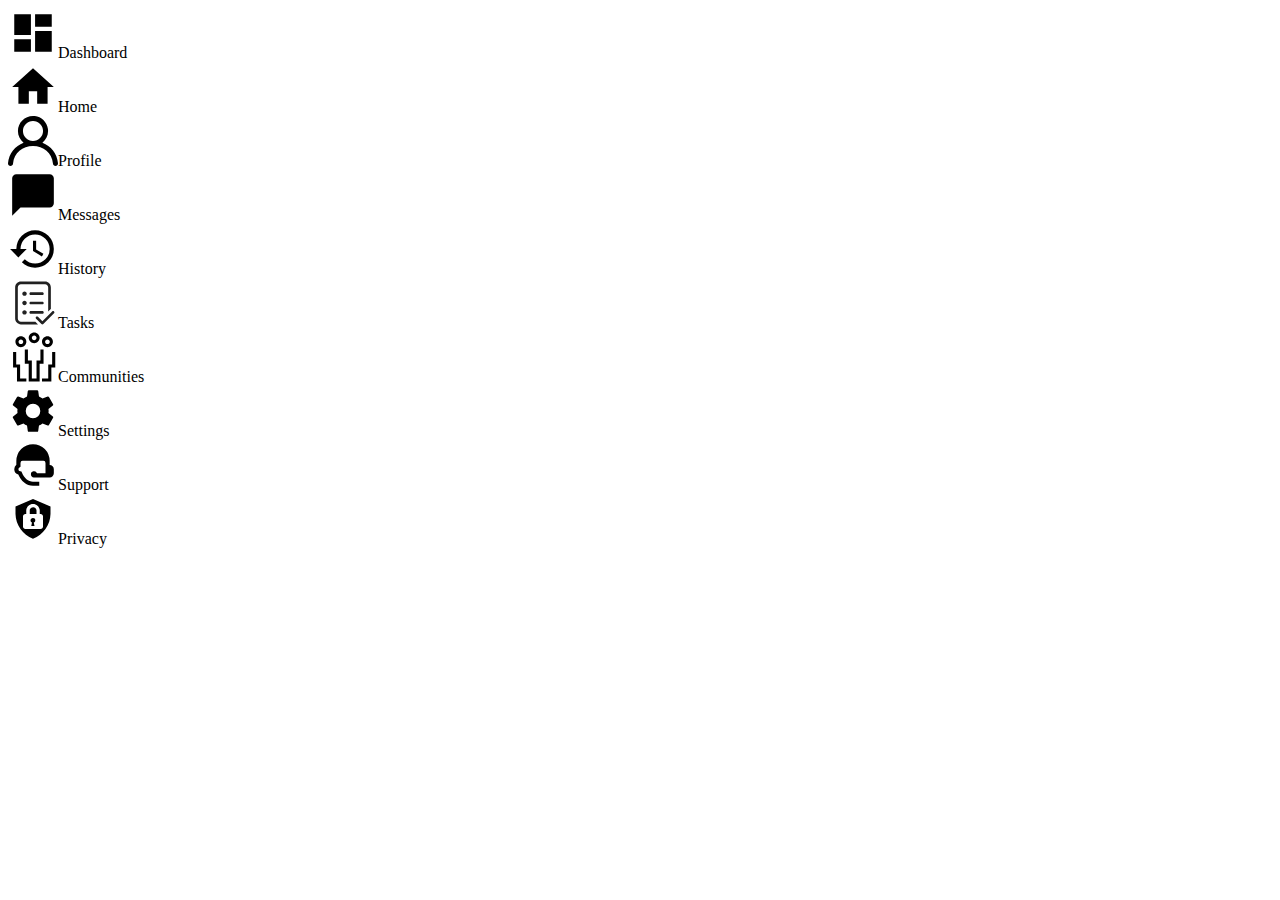
==== index.html @ 54852309 "Gathered all assests , organized the icons of side bar." ====
<!DOCTYPE html>
<html lang="en">
<head>
    <meta charset="UTF-8">
    <meta name="viewport" content="width=device-width, initial-scale=1.0">
    <title>Admin Dashboard</title>
    <link rel="stylesheet" href="/style.css">
</head>
<body>
<div class="sidebar">
    <div><svg  xmlns="http://www.w3.org/2000/svg" width="50px" viewBox="0 0 24 24" ><path d="M13,3V9H21V3M13,21H21V11H13M3,21H11V15H3M3,13H11V3H3V13Z" /></svg>Dashboard</div>
    <div><svg xmlns="http://www.w3.org/2000/svg" width="50px" viewBox="0 0 24 24"><path d="M10,20V14H14V20H19V12H22L12,3L2,12H5V20H10Z" /></svg>Home</div>
    <div><?xml version="1.0" encoding="UTF-8" standalone="no"?>
        <!-- Uploaded to: SVG Repo, www.svgrepo.com, Generator: SVG Repo Mixer Tools -->
        <svg width="50px"  viewBox="0 0 20 20" version="1.1" xmlns="http://www.w3.org/2000/svg" xmlns:xlink="http://www.w3.org/1999/xlink">
            
            <title>profile [#1341]</title>
            <desc>Created with Sketch.</desc>
            <defs>
        
        </defs>
            <g id="Page-1" stroke="none" stroke-width="1" fill="none" fill-rule="evenodd">
                <g id="Dribbble-Light-Preview" transform="translate(-180.000000, -2159.000000)" fill="#000000">
                    <g id="icons" transform="translate(56.000000, 160.000000)">
                        <path d="M134,2008.99998 C131.783496,2008.99998 129.980955,2007.20598 129.980955,2004.99998 C129.980955,2002.79398 131.783496,2000.99998 134,2000.99998 C136.216504,2000.99998 138.019045,2002.79398 138.019045,2004.99998 C138.019045,2007.20598 136.216504,2008.99998 134,2008.99998 M137.775893,2009.67298 C139.370449,2008.39598 140.299854,2006.33098 139.958235,2004.06998 C139.561354,2001.44698 137.368965,1999.34798 134.722423,1999.04198 C131.070116,1998.61898 127.971432,2001.44898 127.971432,2004.99998 C127.971432,2006.88998 128.851603,2008.57398 130.224107,2009.67298 C126.852128,2010.93398 124.390463,2013.89498 124.004634,2017.89098 C123.948368,2018.48198 124.411563,2018.99998 125.008391,2018.99998 C125.519814,2018.99998 125.955881,2018.61598 126.001095,2018.10898 C126.404004,2013.64598 129.837274,2010.99998 134,2010.99998 C138.162726,2010.99998 141.595996,2013.64598 141.998905,2018.10898 C142.044119,2018.61598 142.480186,2018.99998 142.991609,2018.99998 C143.588437,2018.99998 144.051632,2018.48198 143.995366,2017.89098 C143.609537,2013.89498 141.147872,2010.93398 137.775893,2009.67298" id="profile-[#1341]">
        
        </path>
                    </g>
                </g>
            </g>
        </svg>Profile</div>
<div><svg xmlns="http://www.w3.org/2000/svg" width="50px" viewBox="0 0 24 24"><path d="M20,2H4A2,2 0 0,0 2,4V22L6,18H20A2,2 0 0,0 22,16V4C22,2.89 21.1,2 20,2Z" /></svg>Messages</div>
<div><svg xmlns="http://www.w3.org/2000/svg" width="50px" viewBox="0 0 24 24"><path d="M13.5,8H12V13L16.28,15.54L17,14.33L13.5,12.25V8M13,3A9,9 0 0,0 4,12H1L4.96,16.03L9,12H6A7,7 0 0,1 13,5A7,7 0 0,1 20,12A7,7 0 0,1 13,19C11.07,19 9.32,18.21 8.06,16.94L6.64,18.36C8.27,20 10.5,21 13,21A9,9 0 0,0 22,12A9,9 0 0,0 13,3" /></svg>History</div>
    <div><svg width="50px"  viewBox="0 0 28 28" fill="none" xmlns="http://www.w3.org/2000/svg">
        <path d="M4 5.25C4 3.45508 5.45507 2 7.25 2H20.75C22.5449 2 24 3.45507 24 5.25V17.3787C23.8796 17.4592 23.7653 17.5527 23.659 17.659L22.5 18.818V5.25C22.5 4.2835 21.7165 3.5 20.75 3.5H7.25C6.2835 3.5 5.5 4.2835 5.5 5.25V22.7497C5.5 23.7162 6.2835 24.4997 7.25 24.4997H15.3177L16.8177 25.9997H7.25C5.45507 25.9997 4 24.5446 4 22.7497V5.25Z" fill="#212121"/>
        <path d="M10.5 8.75C10.5 9.44036 9.94036 10 9.25 10C8.55964 10 8 9.44036 8 8.75C8 8.05964 8.55964 7.5 9.25 7.5C9.94036 7.5 10.5 8.05964 10.5 8.75Z" fill="#212121"/>
        <path d="M9.25 15.2498C9.94036 15.2498 10.5 14.6902 10.5 13.9998C10.5 13.3095 9.94036 12.7498 9.25 12.7498C8.55964 12.7498 8 13.3095 8 13.9998C8 14.6902 8.55964 15.2498 9.25 15.2498Z" fill="#212121"/>
        <path d="M9.25 20.5C9.94036 20.5 10.5 19.9404 10.5 19.25C10.5 18.5596 9.94036 18 9.25 18C8.55964 18 8 18.5596 8 19.25C8 19.9404 8.55964 20.5 9.25 20.5Z" fill="#212121"/>
        <path d="M12.75 8C12.3358 8 12 8.33579 12 8.75C12 9.16421 12.3358 9.5 12.75 9.5H19.25C19.6642 9.5 20 9.16421 20 8.75C20 8.33579 19.6642 8 19.25 8H12.75Z" fill="#212121"/>
        <path d="M12 13.9998C12 13.5856 12.3358 13.2498 12.75 13.2498H19.25C19.6642 13.2498 20 13.5856 20 13.9998C20 14.414 19.6642 14.7498 19.25 14.7498H12.75C12.3358 14.7498 12 14.414 12 13.9998Z" fill="#212121"/>
        <path d="M12.75 18.5C12.3358 18.5 12 18.8358 12 19.25C12 19.6642 12.3358 20 12.75 20H19.25C19.6642 20 20 19.6642 20 19.25C20 18.8358 19.6642 18.5 19.25 18.5H12.75Z" fill="#212121"/>
        <path d="M25.7803 19.7803L19.7803 25.7803C19.6397 25.921 19.4489 26 19.25 26C19.0511 26 18.8603 25.921 18.7197 25.7803L15.7216 22.7823C15.4287 22.4894 15.4287 22.0145 15.7216 21.7216C16.0145 21.4287 16.4894 21.4287 16.7823 21.7216L19.25 24.1893L24.7197 18.7197C25.0126 18.4268 25.4874 18.4268 25.7803 18.7197C26.0732 19.0126 26.0732 19.4874 25.7803 19.7803Z" fill="#212121"/>
        </svg>Tasks</div>
    <div><?xml version="1.0" ?>

        <!-- Uploaded to: SVG Repo, www.svgrepo.com, Generator: SVG Repo Mixer Tools -->
        <svg fill="#000000" width="50px"  viewBox="0 0 128 128" id="Layer_1" version="1.1" xml:space="preserve" xmlns="http://www.w3.org/2000/svg" xmlns:xlink="http://www.w3.org/1999/xlink">
        
        <g>
        
        <polygon points="91,45 83,45 83,73 73,73 73,119 61,119 61,73 51,73 51,45 43,45 43,81 53,81 53,127 81,127 81,81 91,81  "/>
        
        <path d="M53,15c0,7.7,6.3,14,14,14s14-6.3,14-14S74.7,1,67,1S53,7.3,53,15z M73,15c0,3.3-2.7,6-6,6s-6-2.7-6-6s2.7-6,6-6   S73,11.7,73,15z"/>
        
        <path d="M19,25c0,7.7,6.3,14,14,14s14-6.3,14-14s-6.3-14-14-14S19,17.3,19,25z M39,25c0,3.3-2.7,6-6,6s-6-2.7-6-6s2.7-6,6-6   S39,21.7,39,25z"/>
        
        <polygon points="113,83 103,83 103,119 87,119 87,127 111,127 111,91 121,91 121,51 113,51  "/>
        
        <path d="M87,25c0,7.7,6.3,14,14,14s14-6.3,14-14s-6.3-14-14-14S87,17.3,87,25z M101,19c3.3,0,6,2.7,6,6s-2.7,6-6,6s-6-2.7-6-6   S97.7,19,101,19z"/>
        
        <polygon points="31,83 21,83 21,51 13,51 13,91 23,91 23,127 47,127 47,119 31,119  "/>
        
        </g>
        
        </svg>Communities</div>
    <div><svg xmlns="http://www.w3.org/2000/svg" width="50px" viewBox="0 0 24 24"><path d="M12,15.5A3.5,3.5 0 0,1 8.5,12A3.5,3.5 0 0,1 12,8.5A3.5,3.5 0 0,1 15.5,12A3.5,3.5 0 0,1 12,15.5M19.43,12.97C19.47,12.65 19.5,12.33 19.5,12C19.5,11.67 19.47,11.34 19.43,11L21.54,9.37C21.73,9.22 21.78,8.95 21.66,8.73L19.66,5.27C19.54,5.05 19.27,4.96 19.05,5.05L16.56,6.05C16.04,5.66 15.5,5.32 14.87,5.07L14.5,2.42C14.46,2.18 14.25,2 14,2H10C9.75,2 9.54,2.18 9.5,2.42L9.13,5.07C8.5,5.32 7.96,5.66 7.44,6.05L4.95,5.05C4.73,4.96 4.46,5.05 4.34,5.27L2.34,8.73C2.21,8.95 2.27,9.22 2.46,9.37L4.57,11C4.53,11.34 4.5,11.67 4.5,12C4.5,12.33 4.53,12.65 4.57,12.97L2.46,14.63C2.27,14.78 2.21,15.05 2.34,15.27L4.34,18.73C4.46,18.95 4.73,19.03 4.95,18.95L7.44,17.94C7.96,18.34 8.5,18.68 9.13,18.93L9.5,21.58C9.54,21.82 9.75,22 10,22H14C14.25,22 14.46,21.82 14.5,21.58L14.87,18.93C15.5,18.67 16.04,18.34 16.56,17.94L19.05,18.95C19.27,19.03 19.54,18.95 19.66,18.73L21.66,15.27C21.78,15.05 21.73,14.78 21.54,14.63L19.43,12.97Z" /></svg>Settings</div>
    <div><?xml version="1.0" encoding="utf-8"?><!-- Uploaded to: SVG Repo, www.svgrepo.com, Generator: SVG Repo Mixer Tools -->
        <svg width="50px"  viewBox="0 0 24 24" xmlns="http://www.w3.org/2000/svg">
          <title>support</title>
          <rect width="24" height="24" fill="none"/>
          <path d="M12,2a8,8,0,0,0-8,8v1.9A2.92,2.92,0,0,0,3,14a2.88,2.88,0,0,0,1.94,2.61C6.24,19.72,8.85,22,12,22h3V20H12c-2.26,0-4.31-1.7-5.34-4.39l-.21-.55L5.86,15A1,1,0,0,1,5,14a1,1,0,0,1,.5-.86l.5-.29V11a1,1,0,0,1,1-1H17a1,1,0,0,1,1,1v5H13.91a1.5,1.5,0,1,0-1.52,2H20a2,2,0,0,0,2-2V14a2,2,0,0,0-2-2V10A8,8,0,0,0,12,2Z"/>
        </svg>Support</div>
    <div><?xml version="1.0" encoding="utf-8"?>

        <!-- Uploaded to: SVG Repo, www.svgrepo.com, Generator: SVG Repo Mixer Tools -->
        <svg width="50px"  viewBox="0 0 20 20" xmlns="http://www.w3.org/2000/svg">
        
        <rect x="0" fill="none" width="20" height="20"/>
        
        <g>
        
        <path d="M10 9.6c-.6 0-1 .4-1 1 0 .4.3.7.6.8l-.3 1.4h1.3l-.3-1.4c.4-.1.6-.4.6-.8.1-.6-.3-1-.9-1zm.1-4.3c-.7 0-1.4.5-1.4 1.2V8h2.7V6.5c-.1-.7-.6-1.2-1.3-1.2zM10 2L3 5v3c.1 4.4 2.9 8.3 7 9.9 4.1-1.6 6.9-5.5 7-9.9V5l-7-3zm4 11c0 .6-.4 1-1 1H7c-.6 0-1-.4-1-1V9c0-.6.4-1 1-1h.3V6.5C7.4 5.1 8.6 4 10 4c1.4 0 2.6 1.1 2.7 2.5V8h.3c.6 0 1 .4 1 1v4z"/>
        
        </g>
        
        </svg>Privacy</div>
</div>

</body>
</html>
---- style.css ----
@import url('https://fonts.googleapis.com/css2?family=Roboto:ital,wght@0,100;0,300;0,400;0,500;0,700;0,900;1,100;1,300;1,400;1,500;1,700;1,900&display=swap');
img {
    border-radius: 50%;
    height: 200px;
    width: 200px;
  }
body{
    
}
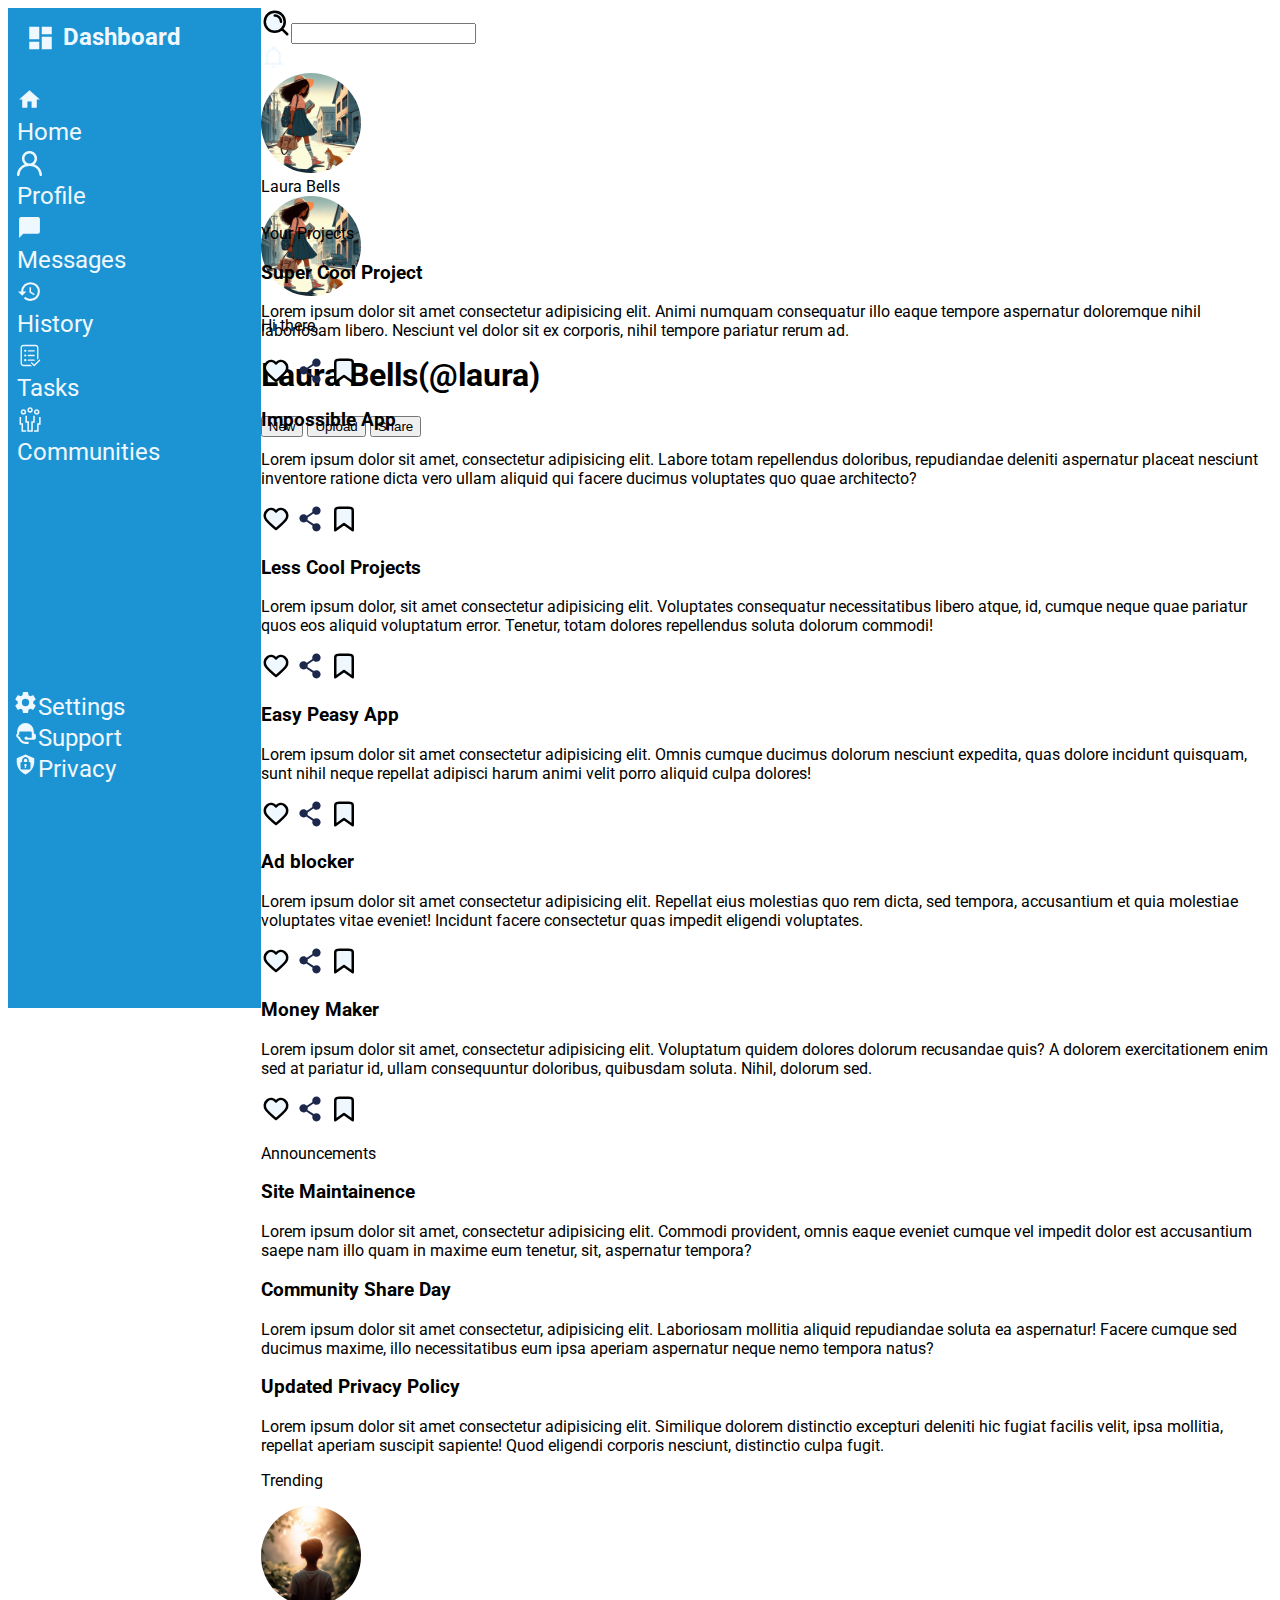
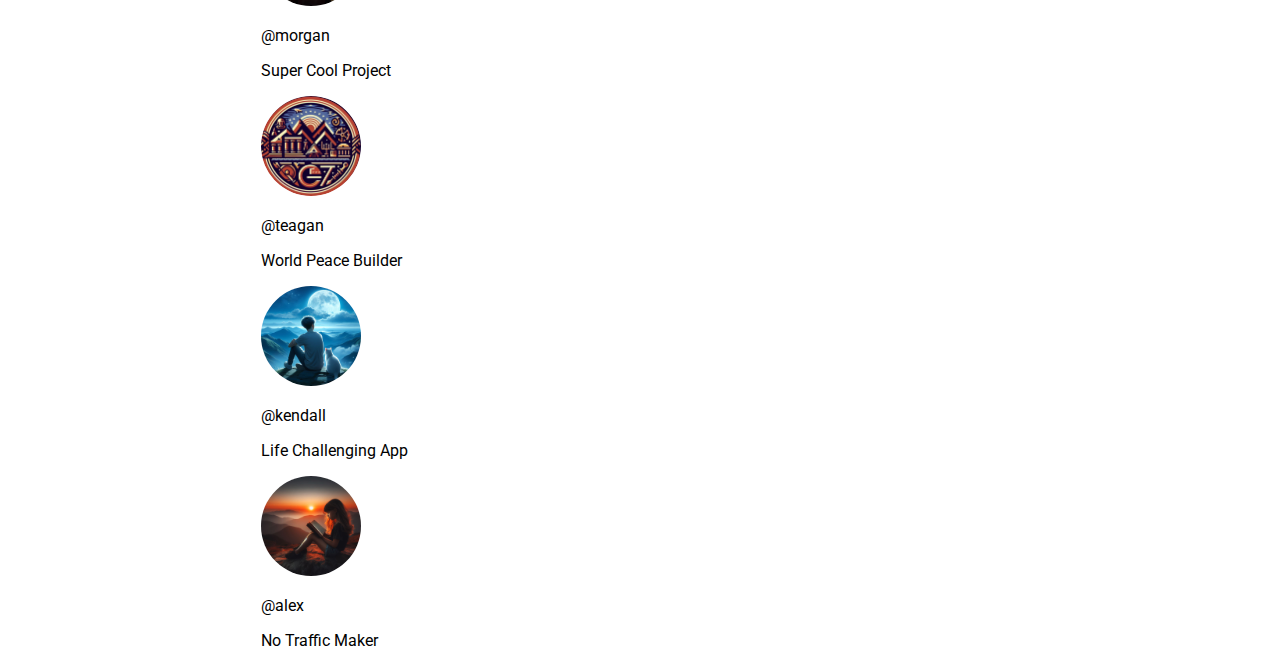
==== commit 8087b17d: "Html Completed." ====
--- a/index.html
+++ b/index.html
@@ -7,84 +7,217 @@
     <link rel="stylesheet" href="/style.css">
 </head>
 <body>
-<div class="sidebar">
-    <div><svg  xmlns="http://www.w3.org/2000/svg" width="50px" viewBox="0 0 24 24" ><path d="M13,3V9H21V3M13,21H21V11H13M3,21H11V15H3M3,13H11V3H3V13Z" /></svg>Dashboard</div>
-    <div><svg xmlns="http://www.w3.org/2000/svg" width="50px" viewBox="0 0 24 24"><path d="M10,20V14H14V20H19V12H22L12,3L2,12H5V20H10Z" /></svg>Home</div>
-    <div><?xml version="1.0" encoding="UTF-8" standalone="no"?>
-        <!-- Uploaded to: SVG Repo, www.svgrepo.com, Generator: SVG Repo Mixer Tools -->
-        <svg width="50px"  viewBox="0 0 20 20" version="1.1" xmlns="http://www.w3.org/2000/svg" xmlns:xlink="http://www.w3.org/1999/xlink">
-            
-            <title>profile [#1341]</title>
-            <desc>Created with Sketch.</desc>
-            <defs>
+<div class="container">
+    <div class="sidebar">
         
-        </defs>
-            <g id="Page-1" stroke="none" stroke-width="1" fill="none" fill-rule="evenodd">
-                <g id="Dribbble-Light-Preview" transform="translate(-180.000000, -2159.000000)" fill="#000000">
-                    <g id="icons" transform="translate(56.000000, 160.000000)">
-                        <path d="M134,2008.99998 C131.783496,2008.99998 129.980955,2007.20598 129.980955,2004.99998 C129.980955,2002.79398 131.783496,2000.99998 134,2000.99998 C136.216504,2000.99998 138.019045,2002.79398 138.019045,2004.99998 C138.019045,2007.20598 136.216504,2008.99998 134,2008.99998 M137.775893,2009.67298 C139.370449,2008.39598 140.299854,2006.33098 139.958235,2004.06998 C139.561354,2001.44698 137.368965,1999.34798 134.722423,1999.04198 C131.070116,1998.61898 127.971432,2001.44898 127.971432,2004.99998 C127.971432,2006.88998 128.851603,2008.57398 130.224107,2009.67298 C126.852128,2010.93398 124.390463,2013.89498 124.004634,2017.89098 C123.948368,2018.48198 124.411563,2018.99998 125.008391,2018.99998 C125.519814,2018.99998 125.955881,2018.61598 126.001095,2018.10898 C126.404004,2013.64598 129.837274,2010.99998 134,2010.99998 C138.162726,2010.99998 141.595996,2013.64598 141.998905,2018.10898 C142.044119,2018.61598 142.480186,2018.99998 142.991609,2018.99998 C143.588437,2018.99998 144.051632,2018.48198 143.995366,2017.89098 C143.609537,2013.89498 141.147872,2010.93398 137.775893,2009.67298" id="profile-[#1341]">
-        
-        </path>
+            <div class="dash">
+                <svg  xmlns="http://www.w3.org/2000/svg" width="35px"  height="30px"  viewBox="0 0 24 24" ><path d="M13,3V9H21V3M13,21H21V11H13M3,21H11V15H3M3,13H11V3H3V13Z" /></svg>
+                <div>Dashboard</div>
+            </div>
+       
+        <div class="middleside">
+            <div class="set">
+                <svg xmlns="http://www.w3.org/2000/svg" width="25px"     viewBox="0 0 24 24"><path d="M10,20V14H14V20H19V12H22L12,3L2,12H5V20H10Z" /></svg>
+                <div>Home</div>
+            </div>
+            <div class="set">
+                <?xml version="1.0" encoding="UTF-8" standalone="no"?>
+                <!-- Uploaded to: SVG Repo, www.svgrepo.com, Generator: SVG Repo Mixer Tools -->
+                <svg width="25px"      viewBox="0 0 20 20" version="1.1" xmlns="http://www.w3.org/2000/svg" xmlns:xlink="http://www.w3.org/1999/xlink">
+    
+                    <title>profile [#1341]</title>
+                    <desc>Created with Sketch.</desc>
+                    <defs>
+    
+                </defs>
+                    <g id="Page-1" stroke="none" stroke-width="1" fill="#F0F8FF" fill-rule="evenodd">
+                        <g id="Dribbble-Light-Preview" transform="translate(-180.000000, -2159.000000)" fill="#F0F8FF">
+                            <g id="icons" transform="translate(56.000000, 160.000000)">
+                                <path d="M134,2008.99998 C131.783496,2008.99998 129.980955,2007.20598 129.980955,2004.99998 C129.980955,2002.79398 131.783496,2000.99998 134,2000.99998 C136.216504,2000.99998 138.019045,2002.79398 138.019045,2004.99998 C138.019045,2007.20598 136.216504,2008.99998 134,2008.99998 M137.775893,2009.67298 C139.370449,2008.39598 140.299854,2006.33098 139.958235,2004.06998 C139.561354,2001.44698 137.368965,1999.34798 134.722423,1999.04198 C131.070116,1998.61898 127.971432,2001.44898 127.971432,2004.99998 C127.971432,2006.88998 128.851603,2008.57398 130.224107,2009.67298 C126.852128,2010.93398 124.390463,2013.89498 124.004634,2017.89098 C123.948368,2018.48198 124.411563,2018.99998 125.008391,2018.99998 C125.519814,2018.99998 125.955881,2018.61598 126.001095,2018.10898 C126.404004,2013.64598 129.837274,2010.99998 134,2010.99998 C138.162726,2010.99998 141.595996,2013.64598 141.998905,2018.10898 C142.044119,2018.61598 142.480186,2018.99998 142.991609,2018.99998 C143.588437,2018.99998 144.051632,2018.48198 143.995366,2017.89098 C143.609537,2013.89498 141.147872,2010.93398 137.775893,2009.67298" id="profile-[#1341]">
+    
+                </path>
+                            </g>
+                        </g>
                     </g>
+                </svg><div>Profile</div></div>
+            <div class="set">
+                <svg xmlns="http://www.w3.org/2000/svg" width="25px"     viewBox="0 0 24 24"><path d="M20,2H4A2,2 0 0,0 2,4V22L6,18H20A2,2 0 0,0 22,16V4C22,2.89 21.1,2 20,2Z" /></svg>
+                <div>Messages</div>
+            </div>
+            <div class="set">
+                <svg xmlns="http://www.w3.org/2000/svg" width="25px"     viewBox="0 0 24 24"><path d="M13.5,8H12V13L16.28,15.54L17,14.33L13.5,12.25V8M13,3A9,9 0 0,0 4,12H1L4.96,16.03L9,12H6A7,7 0 0,1 13,5A7,7 0 0,1 20,12A7,7 0 0,1 13,19C11.07,19 9.32,18.21 8.06,16.94L6.64,18.36C8.27,20 10.5,21 13,21A9,9 0 0,0 22,12A9,9 0 0,0 13,3" /></svg>
+                <div>History</div>
+            </div>
+            <div class="set">
+                <svg width="25px"      viewBox="0 0 28 28" fill="#fff" xmlns="http://www.w3.org/2000/svg">
+                <path d="M4 5.25C4 3.45508 5.45507 2 7.25 2H20.75C22.5449 2 24 3.45507 24 5.25V17.3787C23.8796 17.4592 23.7653 17.5527 23.659 17.659L22.5 18.818V5.25C22.5 4.2835 21.7165 3.5 20.75 3.5H7.25C6.2835 3.5 5.5 4.2835 5.5 5.25V22.7497C5.5 23.7162 6.2835 24.4997 7.25 24.4997H15.3177L16.8177 25.9997H7.25C5.45507 25.9997 4 24.5446 4 22.7497V5.25Z" fill="#F0F8FF"/>
+                <path d="M10.5 8.75C10.5 9.44036 9.94036 10 9.25 10C8.55964 10 8 9.44036 8 8.75C8 8.05964 8.55964 7.5 9.25 7.5C9.94036 7.5 10.5 8.05964 10.5 8.75Z" fill="#F0F8FF"/>
+                <path d="M9.25 15.2498C9.94036 15.2498 10.5 14.6902 10.5 13.9998C10.5 13.3095 9.94036 12.7498 9.25 12.7498C8.55964 12.7498 8 13.3095 8 13.9998C8 14.6902 8.55964 15.2498 9.25 15.2498Z" fill="#F0F8FF"/>
+                <path d="M9.25 20.5C9.94036 20.5 10.5 19.9404 10.5 19.25C10.5 18.5596 9.94036 18 9.25 18C8.55964 18 8 18.5596 8 19.25C8 19.9404 8.55964 20.5 9.25 20.5Z" fill="#F0F8FF"/>
+                <path d="M12.75 8C12.3358 8 12 8.33579 12 8.75C12 9.16421 12.3358 9.5 12.75 9.5H19.25C19.6642 9.5 20 9.16421 20 8.75C20 8.33579 19.6642 8 19.25 8H12.75Z" fill="#F0F8FF"/>
+                <path d="M12 13.9998C12 13.5856 12.3358 13.2498 12.75 13.2498H19.25C19.6642 13.2498 20 13.5856 20 13.9998C20 14.414 19.6642 14.7498 19.25 14.7498H12.75C12.3358 14.7498 12 14.414 12 13.9998Z" fill="#F0F8FF"/>
+                <path d="M12.75 18.5C12.3358 18.5 12 18.8358 12 19.25C12 19.6642 12.3358 20 12.75 20H19.25C19.6642 20 20 19.6642 20 19.25C20 18.8358 19.6642 18.5 19.25 18.5H12.75Z" fill="#F0F8FF"/>
+                <path d="M25.7803 19.7803L19.7803 25.7803C19.6397 25.921 19.4489 26 19.25 26C19.0511 26 18.8603 25.921 18.7197 25.7803L15.7216 22.7823C15.4287 22.4894 15.4287 22.0145 15.7216 21.7216C16.0145 21.4287 16.4894 21.4287 16.7823 21.7216L19.25 24.1893L24.7197 18.7197C25.0126 18.4268 25.4874 18.4268 25.7803 18.7197C26.0732 19.0126 26.0732 19.4874 25.7803 19.7803Z" fill="#F0F8FF"/>
+                </svg>
+                <div>Tasks</div>
+            </div>
+            <div class="set">
+                <?xml version="1.0" ?>
+                <!-- Uploaded to: SVG Repo, www.svgrepo.com, Generator: SVG Repo Mixer Tools -->
+                <svg fill="#000000" width="25px"      viewBox="0 0 128 128" id="Layer_1" version="1.1" xml:space="preserve" xmlns="http://www.w3.org/2000/svg" xmlns:xlink="http://www.w3.org/1999/xlink">
+    
+                <g>
+    
+                <polygon points="91,45 83,45 83,73 73,73 73,119 61,119 61,73 51,73 51,45 43,45 43,81 53,81 53,127 81,127 81,81 91,81  "/>
+    
+                <path d="M53,15c0,7.7,6.3,14,14,14s14-6.3,14-14S74.7,1,67,1S53,7.3,53,15z M73,15c0,3.3-2.7,6-6,6s-6-2.7-6-6s2.7-6,6-6   S73,11.7,73,15z"/>
+    
+                <path d="M19,25c0,7.7,6.3,14,14,14s14-6.3,14-14s-6.3-14-14-14S19,17.3,19,25z M39,25c0,3.3-2.7,6-6,6s-6-2.7-6-6s2.7-6,6-6   S39,21.7,39,25z"/>
+    
+                <polygon points="113,83 103,83 103,119 87,119 87,127 111,127 111,91 121,91 121,51 113,51  "/>
+    
+                <path d="M87,25c0,7.7,6.3,14,14,14s14-6.3,14-14s-6.3-14-14-14S87,17.3,87,25z M101,19c3.3,0,6,2.7,6,6s-2.7,6-6,6s-6-2.7-6-6   S97.7,19,101,19z"/>
+    
+                <polygon points="31,83 21,83 21,51 13,51 13,91 23,91 23,127 47,127 47,119 31,119  "/>
+    
                 </g>
-            </g>
-        </svg>Profile</div>
-<div><svg xmlns="http://www.w3.org/2000/svg" width="50px" viewBox="0 0 24 24"><path d="M20,2H4A2,2 0 0,0 2,4V22L6,18H20A2,2 0 0,0 22,16V4C22,2.89 21.1,2 20,2Z" /></svg>Messages</div>
-<div><svg xmlns="http://www.w3.org/2000/svg" width="50px" viewBox="0 0 24 24"><path d="M13.5,8H12V13L16.28,15.54L17,14.33L13.5,12.25V8M13,3A9,9 0 0,0 4,12H1L4.96,16.03L9,12H6A7,7 0 0,1 13,5A7,7 0 0,1 20,12A7,7 0 0,1 13,19C11.07,19 9.32,18.21 8.06,16.94L6.64,18.36C8.27,20 10.5,21 13,21A9,9 0 0,0 22,12A9,9 0 0,0 13,3" /></svg>History</div>
-    <div><svg width="50px"  viewBox="0 0 28 28" fill="none" xmlns="http://www.w3.org/2000/svg">
-        <path d="M4 5.25C4 3.45508 5.45507 2 7.25 2H20.75C22.5449 2 24 3.45507 24 5.25V17.3787C23.8796 17.4592 23.7653 17.5527 23.659 17.659L22.5 18.818V5.25C22.5 4.2835 21.7165 3.5 20.75 3.5H7.25C6.2835 3.5 5.5 4.2835 5.5 5.25V22.7497C5.5 23.7162 6.2835 24.4997 7.25 24.4997H15.3177L16.8177 25.9997H7.25C5.45507 25.9997 4 24.5446 4 22.7497V5.25Z" fill="#212121"/>
-        <path d="M10.5 8.75C10.5 9.44036 9.94036 10 9.25 10C8.55964 10 8 9.44036 8 8.75C8 8.05964 8.55964 7.5 9.25 7.5C9.94036 7.5 10.5 8.05964 10.5 8.75Z" fill="#212121"/>
-        <path d="M9.25 15.2498C9.94036 15.2498 10.5 14.6902 10.5 13.9998C10.5 13.3095 9.94036 12.7498 9.25 12.7498C8.55964 12.7498 8 13.3095 8 13.9998C8 14.6902 8.55964 15.2498 9.25 15.2498Z" fill="#212121"/>
-        <path d="M9.25 20.5C9.94036 20.5 10.5 19.9404 10.5 19.25C10.5 18.5596 9.94036 18 9.25 18C8.55964 18 8 18.5596 8 19.25C8 19.9404 8.55964 20.5 9.25 20.5Z" fill="#212121"/>
-        <path d="M12.75 8C12.3358 8 12 8.33579 12 8.75C12 9.16421 12.3358 9.5 12.75 9.5H19.25C19.6642 9.5 20 9.16421 20 8.75C20 8.33579 19.6642 8 19.25 8H12.75Z" fill="#212121"/>
-        <path d="M12 13.9998C12 13.5856 12.3358 13.2498 12.75 13.2498H19.25C19.6642 13.2498 20 13.5856 20 13.9998C20 14.414 19.6642 14.7498 19.25 14.7498H12.75C12.3358 14.7498 12 14.414 12 13.9998Z" fill="#212121"/>
-        <path d="M12.75 18.5C12.3358 18.5 12 18.8358 12 19.25C12 19.6642 12.3358 20 12.75 20H19.25C19.6642 20 20 19.6642 20 19.25C20 18.8358 19.6642 18.5 19.25 18.5H12.75Z" fill="#212121"/>
-        <path d="M25.7803 19.7803L19.7803 25.7803C19.6397 25.921 19.4489 26 19.25 26C19.0511 26 18.8603 25.921 18.7197 25.7803L15.7216 22.7823C15.4287 22.4894 15.4287 22.0145 15.7216 21.7216C16.0145 21.4287 16.4894 21.4287 16.7823 21.7216L19.25 24.1893L24.7197 18.7197C25.0126 18.4268 25.4874 18.4268 25.7803 18.7197C26.0732 19.0126 26.0732 19.4874 25.7803 19.7803Z" fill="#212121"/>
-        </svg>Tasks</div>
-    <div><?xml version="1.0" ?>
-
-        <!-- Uploaded to: SVG Repo, www.svgrepo.com, Generator: SVG Repo Mixer Tools -->
-        <svg fill="#000000" width="50px"  viewBox="0 0 128 128" id="Layer_1" version="1.1" xml:space="preserve" xmlns="http://www.w3.org/2000/svg" xmlns:xlink="http://www.w3.org/1999/xlink">
-        
-        <g>
-        
-        <polygon points="91,45 83,45 83,73 73,73 73,119 61,119 61,73 51,73 51,45 43,45 43,81 53,81 53,127 81,127 81,81 91,81  "/>
-        
-        <path d="M53,15c0,7.7,6.3,14,14,14s14-6.3,14-14S74.7,1,67,1S53,7.3,53,15z M73,15c0,3.3-2.7,6-6,6s-6-2.7-6-6s2.7-6,6-6   S73,11.7,73,15z"/>
-        
-        <path d="M19,25c0,7.7,6.3,14,14,14s14-6.3,14-14s-6.3-14-14-14S19,17.3,19,25z M39,25c0,3.3-2.7,6-6,6s-6-2.7-6-6s2.7-6,6-6   S39,21.7,39,25z"/>
-        
-        <polygon points="113,83 103,83 103,119 87,119 87,127 111,127 111,91 121,91 121,51 113,51  "/>
-        
-        <path d="M87,25c0,7.7,6.3,14,14,14s14-6.3,14-14s-6.3-14-14-14S87,17.3,87,25z M101,19c3.3,0,6,2.7,6,6s-2.7,6-6,6s-6-2.7-6-6   S97.7,19,101,19z"/>
-        
-        <polygon points="31,83 21,83 21,51 13,51 13,91 23,91 23,127 47,127 47,119 31,119  "/>
-        
-        </g>
-        
-        </svg>Communities</div>
-    <div><svg xmlns="http://www.w3.org/2000/svg" width="50px" viewBox="0 0 24 24"><path d="M12,15.5A3.5,3.5 0 0,1 8.5,12A3.5,3.5 0 0,1 12,8.5A3.5,3.5 0 0,1 15.5,12A3.5,3.5 0 0,1 12,15.5M19.43,12.97C19.47,12.65 19.5,12.33 19.5,12C19.5,11.67 19.47,11.34 19.43,11L21.54,9.37C21.73,9.22 21.78,8.95 21.66,8.73L19.66,5.27C19.54,5.05 19.27,4.96 19.05,5.05L16.56,6.05C16.04,5.66 15.5,5.32 14.87,5.07L14.5,2.42C14.46,2.18 14.25,2 14,2H10C9.75,2 9.54,2.18 9.5,2.42L9.13,5.07C8.5,5.32 7.96,5.66 7.44,6.05L4.95,5.05C4.73,4.96 4.46,5.05 4.34,5.27L2.34,8.73C2.21,8.95 2.27,9.22 2.46,9.37L4.57,11C4.53,11.34 4.5,11.67 4.5,12C4.5,12.33 4.53,12.65 4.57,12.97L2.46,14.63C2.27,14.78 2.21,15.05 2.34,15.27L4.34,18.73C4.46,18.95 4.73,19.03 4.95,18.95L7.44,17.94C7.96,18.34 8.5,18.68 9.13,18.93L9.5,21.58C9.54,21.82 9.75,22 10,22H14C14.25,22 14.46,21.82 14.5,21.58L14.87,18.93C15.5,18.67 16.04,18.34 16.56,17.94L19.05,18.95C19.27,19.03 19.54,18.95 19.66,18.73L21.66,15.27C21.78,15.05 21.73,14.78 21.54,14.63L19.43,12.97Z" /></svg>Settings</div>
-    <div><?xml version="1.0" encoding="utf-8"?><!-- Uploaded to: SVG Repo, www.svgrepo.com, Generator: SVG Repo Mixer Tools -->
-        <svg width="50px"  viewBox="0 0 24 24" xmlns="http://www.w3.org/2000/svg">
-          <title>support</title>
-          <rect width="24" height="24" fill="none"/>
-          <path d="M12,2a8,8,0,0,0-8,8v1.9A2.92,2.92,0,0,0,3,14a2.88,2.88,0,0,0,1.94,2.61C6.24,19.72,8.85,22,12,22h3V20H12c-2.26,0-4.31-1.7-5.34-4.39l-.21-.55L5.86,15A1,1,0,0,1,5,14a1,1,0,0,1,.5-.86l.5-.29V11a1,1,0,0,1,1-1H17a1,1,0,0,1,1,1v5H13.91a1.5,1.5,0,1,0-1.52,2H20a2,2,0,0,0,2-2V14a2,2,0,0,0-2-2V10A8,8,0,0,0,12,2Z"/>
-        </svg>Support</div>
-    <div><?xml version="1.0" encoding="utf-8"?>
-
-        <!-- Uploaded to: SVG Repo, www.svgrepo.com, Generator: SVG Repo Mixer Tools -->
-        <svg width="50px"  viewBox="0 0 20 20" xmlns="http://www.w3.org/2000/svg">
-        
-        <rect x="0" fill="none" width="20" height="20"/>
-        
-        <g>
-        
-        <path d="M10 9.6c-.6 0-1 .4-1 1 0 .4.3.7.6.8l-.3 1.4h1.3l-.3-1.4c.4-.1.6-.4.6-.8.1-.6-.3-1-.9-1zm.1-4.3c-.7 0-1.4.5-1.4 1.2V8h2.7V6.5c-.1-.7-.6-1.2-1.3-1.2zM10 2L3 5v3c.1 4.4 2.9 8.3 7 9.9 4.1-1.6 6.9-5.5 7-9.9V5l-7-3zm4 11c0 .6-.4 1-1 1H7c-.6 0-1-.4-1-1V9c0-.6.4-1 1-1h.3V6.5C7.4 5.1 8.6 4 10 4c1.4 0 2.6 1.1 2.7 2.5V8h.3c.6 0 1 .4 1 1v4z"/>
-        
-        </g>
-        
-        </svg>Privacy</div>
+    
+                </svg><div>Communities</div>
+            </div>
+        </div>
+        <div class="lowerside">
+            <div><svg xmlns="http://www.w3.org/2000/svg" width="25px"     viewBox="0 0 24 24"><path d="M12,15.5A3.5,3.5 0 0,1 8.5,12A3.5,3.5 0 0,1 12,8.5A3.5,3.5 0 0,1 15.5,12A3.5,3.5 0 0,1 12,15.5M19.43,12.97C19.47,12.65 19.5,12.33 19.5,12C19.5,11.67 19.47,11.34 19.43,11L21.54,9.37C21.73,9.22 21.78,8.95 21.66,8.73L19.66,5.27C19.54,5.05 19.27,4.96 19.05,5.05L16.56,6.05C16.04,5.66 15.5,5.32 14.87,5.07L14.5,2.42C14.46,2.18 14.25,2 14,2H10C9.75,2 9.54,2.18 9.5,2.42L9.13,5.07C8.5,5.32 7.96,5.66 7.44,6.05L4.95,5.05C4.73,4.96 4.46,5.05 4.34,5.27L2.34,8.73C2.21,8.95 2.27,9.22 2.46,9.37L4.57,11C4.53,11.34 4.5,11.67 4.5,12C4.5,12.33 4.53,12.65 4.57,12.97L2.46,14.63C2.27,14.78 2.21,15.05 2.34,15.27L4.34,18.73C4.46,18.95 4.73,19.03 4.95,18.95L7.44,17.94C7.96,18.34 8.5,18.68 9.13,18.93L9.5,21.58C9.54,21.82 9.75,22 10,22H14C14.25,22 14.46,21.82 14.5,21.58L14.87,18.93C15.5,18.67 16.04,18.34 16.56,17.94L19.05,18.95C19.27,19.03 19.54,18.95 19.66,18.73L21.66,15.27C21.78,15.05 21.73,14.78 21.54,14.63L19.43,12.97Z" /></svg>Settings</div>
+            <div><?xml version="1.0" encoding="utf-8"?><!-- Uploaded to: SVG Repo, www.svgrepo.com, Generator: SVG Repo Mixer Tools -->
+                <svg width="25px"      viewBox="0 0 24 24" xmlns="http://www.w3.org/2000/svg">
+                  <title>support</title>
+                  <rect width="24" height="24" fill="none"/>
+                  <path d="M12,2a8,8,0,0,0-8,8v1.9A2.92,2.92,0,0,0,3,14a2.88,2.88,0,0,0,1.94,2.61C6.24,19.72,8.85,22,12,22h3V20H12c-2.26,0-4.31-1.7-5.34-4.39l-.21-.55L5.86,15A1,1,0,0,1,5,14a1,1,0,0,1,.5-.86l.5-.29V11a1,1,0,0,1,1-1H17a1,1,0,0,1,1,1v5H13.91a1.5,1.5,0,1,0-1.52,2H20a2,2,0,0,0,2-2V14a2,2,0,0,0-2-2V10A8,8,0,0,0,12,2Z"/>
+                </svg>Support</div>
+            <div><?xml version="1.0" encoding="utf-8"?>
+                <!-- Uploaded to: SVG Repo, www.svgrepo.com, Generator: SVG Repo Mixer Tools -->
+                <svg width="25px"      viewBox="0 0 20 20" xmlns="http://www.w3.org/2000/svg">
+    
+                <rect x="0" fill="none" width="20" height="20"/>
+    
+                <g>
+    
+                <path d="M10 9.6c-.6 0-1 .4-1 1 0 .4.3.7.6.8l-.3 1.4h1.3l-.3-1.4c.4-.1.6-.4.6-.8.1-.6-.3-1-.9-1zm.1-4.3c-.7 0-1.4.5-1.4 1.2V8h2.7V6.5c-.1-.7-.6-1.2-1.3-1.2zM10 2L3 5v3c.1 4.4 2.9 8.3 7 9.9 4.1-1.6 6.9-5.5 7-9.9V5l-7-3zm4 11c0 .6-.4 1-1 1H7c-.6 0-1-.4-1-1V9c0-.6.4-1 1-1h.3V6.5C7.4 5.1 8.6 4 10 4c1.4 0 2.6 1.1 2.7 2.5V8h.3c.6 0 1 .4 1 1v4z"/>
+    
+                </g>
+    
+                </svg>Privacy</div>
+        </div>
+    </div>
+    <div class="upperbar">
+        <div><?xml version="1.0" encoding="utf-8"?><!-- Uploaded to: SVG Repo, www.svgrepo.com, Generator: SVG Repo Mixer Tools -->
+            <svg width="30px"  viewBox="0 0 24 24" fill="none" xmlns="http://www.w3.org/2000/svg">
+            <path d="M11 6C13.7614 6 16 8.23858 16 11M16.6588 16.6549L21 21M19 11C19 15.4183 15.4183 19 11 19C6.58172 19 3 15.4183 3 11C3 6.58172 6.58172 3 11 3C15.4183 3 19 6.58172 19 11Z" stroke="#000000" stroke-width="2" stroke-linecap="round" stroke-linejoin="round"/>
+            </svg><input type="text" name="searchthing" id="tosearch"></div>
+            <div><svg xmlns="http://www.w3.org/2000/svg" width="25px" viewBox="0 0 24 24"><path d="M10 21H14C14 22.1 13.1 23 12 23S10 22.1 10 21M21 19V20H3V19L5 17V11C5 7.9 7 5.2 10 4.3V4C10 2.9 10.9 2 12 2S14 2.9 14 4V4.3C17 5.2 19 7.9 19 11V17L21 19M17 11C17 8.2 14.8 6 12 6S7 8.2 7 11V18H17V11Z" /></svg></div>
+            <img src="profile photos\OIG1.jfif" alt="">
+            <div>Laura Bells</div>
+            <img src="profile photos\OIG1.jfif" alt="">
+            <p>Hi there,</p>
+            <h1>Laura Bells(@laura)</h1>
+            <button>New</button>
+            <button>Upload</button>
+            <button>Share</button>
+    </div>
+    <div class="content">
+    <div class="projects">
+        <p>Your Projects</p>
+        <div><h3>Super Cool Project</h3><p>Lorem ipsum dolor sit amet consectetur adipisicing elit. Animi numquam consequatur illo eaque tempore aspernatur doloremque nihil laboriosam libero. Nesciunt vel dolor sit ex corporis, nihil tempore pariatur rerum ad.</p><?xml version="1.0" encoding="utf-8"?><!-- Uploaded to: SVG Repo, www.svgrepo.com, Generator: SVG Repo Mixer Tools -->
+            <svg width="30px"  viewBox="0 0 24 24" fill="none" xmlns="http://www.w3.org/2000/svg">
+            <path fill-rule="evenodd" clip-rule="evenodd" d="M12 6.00019C10.2006 3.90317 7.19377 3.2551 4.93923 5.17534C2.68468 7.09558 2.36727 10.3061 4.13778 12.5772C5.60984 14.4654 10.0648 18.4479 11.5249 19.7369C11.6882 19.8811 11.7699 19.9532 11.8652 19.9815C11.9483 20.0062 12.0393 20.0062 12.1225 19.9815C12.2178 19.9532 12.2994 19.8811 12.4628 19.7369C13.9229 18.4479 18.3778 14.4654 19.8499 12.5772C21.6204 10.3061 21.3417 7.07538 19.0484 5.17534C16.7551 3.2753 13.7994 3.90317 12 6.00019Z" stroke="#000000" stroke-width="2" stroke-linecap="round" stroke-linejoin="round"/>
+            </svg><?xml version="1.0" encoding="utf-8"?><!-- Uploaded to: SVG Repo, www.svgrepo.com, Generator: SVG Repo Mixer Tools -->
+            <svg width="30px"  viewBox="0 0 24 24" fill="none" xmlns="http://www.w3.org/2000/svg">
+            <path fill-rule="evenodd" clip-rule="evenodd" d="M13.803 5.33333C13.803 3.49238 15.3022 2 17.1515 2C19.0008 2 20.5 3.49238 20.5 5.33333C20.5 7.17428 19.0008 8.66667 17.1515 8.66667C16.2177 8.66667 15.3738 8.28596 14.7671 7.67347L10.1317 10.8295C10.1745 11.0425 10.197 11.2625 10.197 11.4872C10.197 11.9322 10.109 12.3576 9.94959 12.7464L15.0323 16.0858C15.6092 15.6161 16.3473 15.3333 17.1515 15.3333C19.0008 15.3333 20.5 16.8257 20.5 18.6667C20.5 20.5076 19.0008 22 17.1515 22C15.3022 22 13.803 20.5076 13.803 18.6667C13.803 18.1845 13.9062 17.7255 14.0917 17.3111L9.05007 13.9987C8.46196 14.5098 7.6916 14.8205 6.84848 14.8205C4.99917 14.8205 3.5 13.3281 3.5 11.4872C3.5 9.64623 4.99917 8.15385 6.84848 8.15385C7.9119 8.15385 8.85853 8.64725 9.47145 9.41518L13.9639 6.35642C13.8594 6.03359 13.803 5.6896 13.803 5.33333Z" fill="#1C274C"/>
+            </svg><?xml version="1.0" encoding="utf-8"?><!-- Uploaded to: SVG Repo, www.svgrepo.com, Generator: SVG Repo Mixer Tools -->
+            <svg width="30px" viewBox="0 0 24 24" fill="none" xmlns="http://www.w3.org/2000/svg">
+            <path d="M5 6.2C5 5.07989 5 4.51984 5.21799 4.09202C5.40973 3.71569 5.71569 3.40973 6.09202 3.21799C6.51984 3 7.07989 3 8.2 3H15.8C16.9201 3 17.4802 3 17.908 3.21799C18.2843 3.40973 18.5903 3.71569 18.782 4.09202C19 4.51984 19 5.07989 19 6.2V21L12 16L5 21V6.2Z" stroke="#000000" stroke-width="2" stroke-linejoin="round"/>
+            </svg></div>
+        <div><h3>Impossible App</h3><p>Lorem ipsum dolor sit amet, consectetur adipisicing elit. Labore totam repellendus doloribus, repudiandae deleniti aspernatur placeat nesciunt inventore ratione dicta vero ullam aliquid qui facere ducimus voluptates quo quae architecto?</p><?xml version="1.0" encoding="utf-8"?><!-- Uploaded to: SVG Repo, www.svgrepo.com, Generator: SVG Repo Mixer Tools -->
+            <svg width="30px"  viewBox="0 0 24 24" fill="none" xmlns="http://www.w3.org/2000/svg">
+            <path fill-rule="evenodd" clip-rule="evenodd" d="M12 6.00019C10.2006 3.90317 7.19377 3.2551 4.93923 5.17534C2.68468 7.09558 2.36727 10.3061 4.13778 12.5772C5.60984 14.4654 10.0648 18.4479 11.5249 19.7369C11.6882 19.8811 11.7699 19.9532 11.8652 19.9815C11.9483 20.0062 12.0393 20.0062 12.1225 19.9815C12.2178 19.9532 12.2994 19.8811 12.4628 19.7369C13.9229 18.4479 18.3778 14.4654 19.8499 12.5772C21.6204 10.3061 21.3417 7.07538 19.0484 5.17534C16.7551 3.2753 13.7994 3.90317 12 6.00019Z" stroke="#000000" stroke-width="2" stroke-linecap="round" stroke-linejoin="round"/>
+            </svg><?xml version="1.0" encoding="utf-8"?><!-- Uploaded to: SVG Repo, www.svgrepo.com, Generator: SVG Repo Mixer Tools -->
+            <svg width="30px"  viewBox="0 0 24 24" fill="none" xmlns="http://www.w3.org/2000/svg">
+            <path fill-rule="evenodd" clip-rule="evenodd" d="M13.803 5.33333C13.803 3.49238 15.3022 2 17.1515 2C19.0008 2 20.5 3.49238 20.5 5.33333C20.5 7.17428 19.0008 8.66667 17.1515 8.66667C16.2177 8.66667 15.3738 8.28596 14.7671 7.67347L10.1317 10.8295C10.1745 11.0425 10.197 11.2625 10.197 11.4872C10.197 11.9322 10.109 12.3576 9.94959 12.7464L15.0323 16.0858C15.6092 15.6161 16.3473 15.3333 17.1515 15.3333C19.0008 15.3333 20.5 16.8257 20.5 18.6667C20.5 20.5076 19.0008 22 17.1515 22C15.3022 22 13.803 20.5076 13.803 18.6667C13.803 18.1845 13.9062 17.7255 14.0917 17.3111L9.05007 13.9987C8.46196 14.5098 7.6916 14.8205 6.84848 14.8205C4.99917 14.8205 3.5 13.3281 3.5 11.4872C3.5 9.64623 4.99917 8.15385 6.84848 8.15385C7.9119 8.15385 8.85853 8.64725 9.47145 9.41518L13.9639 6.35642C13.8594 6.03359 13.803 5.6896 13.803 5.33333Z" fill="#1C274C"/>
+            </svg><?xml version="1.0" encoding="utf-8"?><!-- Uploaded to: SVG Repo, www.svgrepo.com, Generator: SVG Repo Mixer Tools -->
+            <svg width="30px" viewBox="0 0 24 24" fill="none" xmlns="http://www.w3.org/2000/svg">
+            <path d="M5 6.2C5 5.07989 5 4.51984 5.21799 4.09202C5.40973 3.71569 5.71569 3.40973 6.09202 3.21799C6.51984 3 7.07989 3 8.2 3H15.8C16.9201 3 17.4802 3 17.908 3.21799C18.2843 3.40973 18.5903 3.71569 18.782 4.09202C19 4.51984 19 5.07989 19 6.2V21L12 16L5 21V6.2Z" stroke="#000000" stroke-width="2" stroke-linejoin="round"/>
+            </svg></div>
+        <div><h3>Less Cool Projects</h3><p>Lorem ipsum dolor, sit amet consectetur adipisicing elit. Voluptates consequatur necessitatibus libero atque, id, cumque neque quae pariatur quos eos aliquid voluptatum error. Tenetur, totam dolores repellendus soluta dolorum commodi!</p><?xml version="1.0" encoding="utf-8"?><!-- Uploaded to: SVG Repo, www.svgrepo.com, Generator: SVG Repo Mixer Tools -->
+            <svg width="30px"  viewBox="0 0 24 24" fill="none" xmlns="http://www.w3.org/2000/svg">
+            <path fill-rule="evenodd" clip-rule="evenodd" d="M12 6.00019C10.2006 3.90317 7.19377 3.2551 4.93923 5.17534C2.68468 7.09558 2.36727 10.3061 4.13778 12.5772C5.60984 14.4654 10.0648 18.4479 11.5249 19.7369C11.6882 19.8811 11.7699 19.9532 11.8652 19.9815C11.9483 20.0062 12.0393 20.0062 12.1225 19.9815C12.2178 19.9532 12.2994 19.8811 12.4628 19.7369C13.9229 18.4479 18.3778 14.4654 19.8499 12.5772C21.6204 10.3061 21.3417 7.07538 19.0484 5.17534C16.7551 3.2753 13.7994 3.90317 12 6.00019Z" stroke="#000000" stroke-width="2" stroke-linecap="round" stroke-linejoin="round"/>
+            </svg><?xml version="1.0" encoding="utf-8"?><!-- Uploaded to: SVG Repo, www.svgrepo.com, Generator: SVG Repo Mixer Tools -->
+            <svg width="30px"  viewBox="0 0 24 24" fill="none" xmlns="http://www.w3.org/2000/svg">
+            <path fill-rule="evenodd" clip-rule="evenodd" d="M13.803 5.33333C13.803 3.49238 15.3022 2 17.1515 2C19.0008 2 20.5 3.49238 20.5 5.33333C20.5 7.17428 19.0008 8.66667 17.1515 8.66667C16.2177 8.66667 15.3738 8.28596 14.7671 7.67347L10.1317 10.8295C10.1745 11.0425 10.197 11.2625 10.197 11.4872C10.197 11.9322 10.109 12.3576 9.94959 12.7464L15.0323 16.0858C15.6092 15.6161 16.3473 15.3333 17.1515 15.3333C19.0008 15.3333 20.5 16.8257 20.5 18.6667C20.5 20.5076 19.0008 22 17.1515 22C15.3022 22 13.803 20.5076 13.803 18.6667C13.803 18.1845 13.9062 17.7255 14.0917 17.3111L9.05007 13.9987C8.46196 14.5098 7.6916 14.8205 6.84848 14.8205C4.99917 14.8205 3.5 13.3281 3.5 11.4872C3.5 9.64623 4.99917 8.15385 6.84848 8.15385C7.9119 8.15385 8.85853 8.64725 9.47145 9.41518L13.9639 6.35642C13.8594 6.03359 13.803 5.6896 13.803 5.33333Z" fill="#1C274C"/>
+            </svg><?xml version="1.0" encoding="utf-8"?><!-- Uploaded to: SVG Repo, www.svgrepo.com, Generator: SVG Repo Mixer Tools -->
+            <svg width="30px" viewBox="0 0 24 24" fill="none" xmlns="http://www.w3.org/2000/svg">
+            <path d="M5 6.2C5 5.07989 5 4.51984 5.21799 4.09202C5.40973 3.71569 5.71569 3.40973 6.09202 3.21799C6.51984 3 7.07989 3 8.2 3H15.8C16.9201 3 17.4802 3 17.908 3.21799C18.2843 3.40973 18.5903 3.71569 18.782 4.09202C19 4.51984 19 5.07989 19 6.2V21L12 16L5 21V6.2Z" stroke="#000000" stroke-width="2" stroke-linejoin="round"/>
+            </svg></div>
+        <div><h3>Easy Peasy App</h3><p>Lorem ipsum dolor sit amet consectetur adipisicing elit. Omnis cumque ducimus dolorum nesciunt expedita, quas dolore incidunt quisquam, sunt nihil neque repellat adipisci harum animi velit porro aliquid culpa dolores!</p><?xml version="1.0" encoding="utf-8"?><!-- Uploaded to: SVG Repo, www.svgrepo.com, Generator: SVG Repo Mixer Tools -->
+            <svg width="30px"  viewBox="0 0 24 24" fill="none" xmlns="http://www.w3.org/2000/svg">
+            <path fill-rule="evenodd" clip-rule="evenodd" d="M12 6.00019C10.2006 3.90317 7.19377 3.2551 4.93923 5.17534C2.68468 7.09558 2.36727 10.3061 4.13778 12.5772C5.60984 14.4654 10.0648 18.4479 11.5249 19.7369C11.6882 19.8811 11.7699 19.9532 11.8652 19.9815C11.9483 20.0062 12.0393 20.0062 12.1225 19.9815C12.2178 19.9532 12.2994 19.8811 12.4628 19.7369C13.9229 18.4479 18.3778 14.4654 19.8499 12.5772C21.6204 10.3061 21.3417 7.07538 19.0484 5.17534C16.7551 3.2753 13.7994 3.90317 12 6.00019Z" stroke="#000000" stroke-width="2" stroke-linecap="round" stroke-linejoin="round"/>
+            </svg><?xml version="1.0" encoding="utf-8"?><!-- Uploaded to: SVG Repo, www.svgrepo.com, Generator: SVG Repo Mixer Tools -->
+            <svg width="30px"  viewBox="0 0 24 24" fill="none" xmlns="http://www.w3.org/2000/svg">
+            <path fill-rule="evenodd" clip-rule="evenodd" d="M13.803 5.33333C13.803 3.49238 15.3022 2 17.1515 2C19.0008 2 20.5 3.49238 20.5 5.33333C20.5 7.17428 19.0008 8.66667 17.1515 8.66667C16.2177 8.66667 15.3738 8.28596 14.7671 7.67347L10.1317 10.8295C10.1745 11.0425 10.197 11.2625 10.197 11.4872C10.197 11.9322 10.109 12.3576 9.94959 12.7464L15.0323 16.0858C15.6092 15.6161 16.3473 15.3333 17.1515 15.3333C19.0008 15.3333 20.5 16.8257 20.5 18.6667C20.5 20.5076 19.0008 22 17.1515 22C15.3022 22 13.803 20.5076 13.803 18.6667C13.803 18.1845 13.9062 17.7255 14.0917 17.3111L9.05007 13.9987C8.46196 14.5098 7.6916 14.8205 6.84848 14.8205C4.99917 14.8205 3.5 13.3281 3.5 11.4872C3.5 9.64623 4.99917 8.15385 6.84848 8.15385C7.9119 8.15385 8.85853 8.64725 9.47145 9.41518L13.9639 6.35642C13.8594 6.03359 13.803 5.6896 13.803 5.33333Z" fill="#1C274C"/>
+            </svg><?xml version="1.0" encoding="utf-8"?><!-- Uploaded to: SVG Repo, www.svgrepo.com, Generator: SVG Repo Mixer Tools -->
+            <svg width="30px" viewBox="0 0 24 24" fill="none" xmlns="http://www.w3.org/2000/svg">
+            <path d="M5 6.2C5 5.07989 5 4.51984 5.21799 4.09202C5.40973 3.71569 5.71569 3.40973 6.09202 3.21799C6.51984 3 7.07989 3 8.2 3H15.8C16.9201 3 17.4802 3 17.908 3.21799C18.2843 3.40973 18.5903 3.71569 18.782 4.09202C19 4.51984 19 5.07989 19 6.2V21L12 16L5 21V6.2Z" stroke="#000000" stroke-width="2" stroke-linejoin="round"/>
+            </svg></div>
+        <div><h3>Ad blocker</h3><p>Lorem ipsum dolor sit amet consectetur adipisicing elit. Repellat eius molestias quo rem dicta, sed tempora, accusantium et quia molestiae voluptates vitae eveniet! Incidunt facere consectetur quas impedit eligendi voluptates.</p><?xml version="1.0" encoding="utf-8"?><!-- Uploaded to: SVG Repo, www.svgrepo.com, Generator: SVG Repo Mixer Tools -->
+            <svg width="30px"  viewBox="0 0 24 24" fill="none" xmlns="http://www.w3.org/2000/svg">
+            <path fill-rule="evenodd" clip-rule="evenodd" d="M12 6.00019C10.2006 3.90317 7.19377 3.2551 4.93923 5.17534C2.68468 7.09558 2.36727 10.3061 4.13778 12.5772C5.60984 14.4654 10.0648 18.4479 11.5249 19.7369C11.6882 19.8811 11.7699 19.9532 11.8652 19.9815C11.9483 20.0062 12.0393 20.0062 12.1225 19.9815C12.2178 19.9532 12.2994 19.8811 12.4628 19.7369C13.9229 18.4479 18.3778 14.4654 19.8499 12.5772C21.6204 10.3061 21.3417 7.07538 19.0484 5.17534C16.7551 3.2753 13.7994 3.90317 12 6.00019Z" stroke="#000000" stroke-width="2" stroke-linecap="round" stroke-linejoin="round"/>
+            </svg><?xml version="1.0" encoding="utf-8"?><!-- Uploaded to: SVG Repo, www.svgrepo.com, Generator: SVG Repo Mixer Tools -->
+            <svg width="30px"  viewBox="0 0 24 24" fill="none" xmlns="http://www.w3.org/2000/svg">
+            <path fill-rule="evenodd" clip-rule="evenodd" d="M13.803 5.33333C13.803 3.49238 15.3022 2 17.1515 2C19.0008 2 20.5 3.49238 20.5 5.33333C20.5 7.17428 19.0008 8.66667 17.1515 8.66667C16.2177 8.66667 15.3738 8.28596 14.7671 7.67347L10.1317 10.8295C10.1745 11.0425 10.197 11.2625 10.197 11.4872C10.197 11.9322 10.109 12.3576 9.94959 12.7464L15.0323 16.0858C15.6092 15.6161 16.3473 15.3333 17.1515 15.3333C19.0008 15.3333 20.5 16.8257 20.5 18.6667C20.5 20.5076 19.0008 22 17.1515 22C15.3022 22 13.803 20.5076 13.803 18.6667C13.803 18.1845 13.9062 17.7255 14.0917 17.3111L9.05007 13.9987C8.46196 14.5098 7.6916 14.8205 6.84848 14.8205C4.99917 14.8205 3.5 13.3281 3.5 11.4872C3.5 9.64623 4.99917 8.15385 6.84848 8.15385C7.9119 8.15385 8.85853 8.64725 9.47145 9.41518L13.9639 6.35642C13.8594 6.03359 13.803 5.6896 13.803 5.33333Z" fill="#1C274C"/>
+            </svg><?xml version="1.0" encoding="utf-8"?><!-- Uploaded to: SVG Repo, www.svgrepo.com, Generator: SVG Repo Mixer Tools -->
+            <svg width="30px" viewBox="0 0 24 24" fill="none" xmlns="http://www.w3.org/2000/svg">
+            <path d="M5 6.2C5 5.07989 5 4.51984 5.21799 4.09202C5.40973 3.71569 5.71569 3.40973 6.09202 3.21799C6.51984 3 7.07989 3 8.2 3H15.8C16.9201 3 17.4802 3 17.908 3.21799C18.2843 3.40973 18.5903 3.71569 18.782 4.09202C19 4.51984 19 5.07989 19 6.2V21L12 16L5 21V6.2Z" stroke="#000000" stroke-width="2" stroke-linejoin="round"/>
+            </svg></div>
+        <div><h3>Money Maker</h3><p>Lorem ipsum dolor sit amet, consectetur adipisicing elit. Voluptatum quidem dolores dolorum recusandae quis? A dolorem exercitationem enim sed at pariatur id, ullam consequuntur doloribus, quibusdam soluta. Nihil, dolorum sed.</p><?xml version="1.0" encoding="utf-8"?><!-- Uploaded to: SVG Repo, www.svgrepo.com, Generator: SVG Repo Mixer Tools -->
+            <svg width="30px"  viewBox="0 0 24 24" fill="none" xmlns="http://www.w3.org/2000/svg">
+            <path fill-rule="evenodd" clip-rule="evenodd" d="M12 6.00019C10.2006 3.90317 7.19377 3.2551 4.93923 5.17534C2.68468 7.09558 2.36727 10.3061 4.13778 12.5772C5.60984 14.4654 10.0648 18.4479 11.5249 19.7369C11.6882 19.8811 11.7699 19.9532 11.8652 19.9815C11.9483 20.0062 12.0393 20.0062 12.1225 19.9815C12.2178 19.9532 12.2994 19.8811 12.4628 19.7369C13.9229 18.4479 18.3778 14.4654 19.8499 12.5772C21.6204 10.3061 21.3417 7.07538 19.0484 5.17534C16.7551 3.2753 13.7994 3.90317 12 6.00019Z" stroke="#000000" stroke-width="2" stroke-linecap="round" stroke-linejoin="round"/>
+            </svg><?xml version="1.0" encoding="utf-8"?><!-- Uploaded to: SVG Repo, www.svgrepo.com, Generator: SVG Repo Mixer Tools -->
+            <svg width="30px"  viewBox="0 0 24 24" fill="none" xmlns="http://www.w3.org/2000/svg">
+            <path fill-rule="evenodd" clip-rule="evenodd" d="M13.803 5.33333C13.803 3.49238 15.3022 2 17.1515 2C19.0008 2 20.5 3.49238 20.5 5.33333C20.5 7.17428 19.0008 8.66667 17.1515 8.66667C16.2177 8.66667 15.3738 8.28596 14.7671 7.67347L10.1317 10.8295C10.1745 11.0425 10.197 11.2625 10.197 11.4872C10.197 11.9322 10.109 12.3576 9.94959 12.7464L15.0323 16.0858C15.6092 15.6161 16.3473 15.3333 17.1515 15.3333C19.0008 15.3333 20.5 16.8257 20.5 18.6667C20.5 20.5076 19.0008 22 17.1515 22C15.3022 22 13.803 20.5076 13.803 18.6667C13.803 18.1845 13.9062 17.7255 14.0917 17.3111L9.05007 13.9987C8.46196 14.5098 7.6916 14.8205 6.84848 14.8205C4.99917 14.8205 3.5 13.3281 3.5 11.4872C3.5 9.64623 4.99917 8.15385 6.84848 8.15385C7.9119 8.15385 8.85853 8.64725 9.47145 9.41518L13.9639 6.35642C13.8594 6.03359 13.803 5.6896 13.803 5.33333Z" fill="#1C274C"/>
+            </svg><?xml version="1.0" encoding="utf-8"?><!-- Uploaded to: SVG Repo, www.svgrepo.com, Generator: SVG Repo Mixer Tools -->
+            <svg width="30px" viewBox="0 0 24 24" fill="none" xmlns="http://www.w3.org/2000/svg">
+            <path d="M5 6.2C5 5.07989 5 4.51984 5.21799 4.09202C5.40973 3.71569 5.71569 3.40973 6.09202 3.21799C6.51984 3 7.07989 3 8.2 3H15.8C16.9201 3 17.4802 3 17.908 3.21799C18.2843 3.40973 18.5903 3.71569 18.782 4.09202C19 4.51984 19 5.07989 19 6.2V21L12 16L5 21V6.2Z" stroke="#000000" stroke-width="2" stroke-linejoin="round"/>
+            </svg></div>
+    </div>
+    
+    <div class="announces">
+        <p>Announcements</p>
+        <div><h3>Site Maintainence</h3>Lorem ipsum dolor sit amet, consectetur adipisicing elit. Commodi provident, omnis eaque eveniet cumque vel impedit dolor est accusantium saepe nam illo quam in maxime eum tenetur, sit, aspernatur tempora?</div>
+        <div><h3>Community Share Day</h3>Lorem ipsum dolor sit amet consectetur, adipisicing elit. Laboriosam mollitia aliquid repudiandae soluta ea aspernatur! Facere cumque sed ducimus maxime, illo necessitatibus eum ipsa aperiam aspernatur neque nemo tempora natus?</div>
+        <div><h3>Updated Privacy Policy</h3>Lorem ipsum dolor sit amet consectetur adipisicing elit. Similique dolorem distinctio excepturi deleniti hic fugiat facilis velit, ipsa mollitia, repellat aperiam suscipit sapiente! Quod eligendi corporis nesciunt, distinctio culpa fugit.</div>
+    </div>
+    <div class="trending">
+        <p>Trending</p>
+        <div>
+            <img src="profile photos/_11c9939c-2f76-408e-98ec-545f59a94b94.jpg" alt="">
+            <p>@morgan</p>
+            <p>Super Cool Project</p>
+        </div>
+        <div>
+            <img src="profile photos\8fecd7f2-af52-4c72-bb9f-5268d3bbb94a-photoaidcom-cropped (2).jpg" alt="">
+            <p>@teagan</p>
+            <p>World Peace Builder</p>
+        </div>
+        <div>
+            <img src="profile photos\_f362e9f0-96bf-4a6c-b68f-7a5a5c7ccc7a.jfif" alt="">
+            <p>@kendall</p>
+            <p>Life Challenging App</p>
+        </div>
+        <div>
+            <img src="profile photos\_c11a9e05-6175-4ed9-b0f1-18924902dd33.jfif" alt="">
+            <p>@alex</p>
+            <p>No Traffic Maker</p>
+        </div>
+    </div>
+    </div>
 </div>
-
 </body>
 </html>--- a/style.css
+++ b/style.css
@@ -1,9 +1,48 @@
 @import url('https://fonts.googleapis.com/css2?family=Roboto:ital,wght@0,100;0,300;0,400;0,500;0,700;0,900;1,100;1,300;1,400;1,500;1,700;1,900&display=swap');
 img {
     border-radius: 50%;
-    height: 200px;
-    width: 200px;
+    height: 100px;
+    width: 100px;
   }
 body{
-    
+  font-family: 'Roboto';
+}
+.container{
+  display: grid;
+  grid-template-columns: 1fr 4fr;
+  grid-template-rows: 200px 800px;
+}
+.sidebar{
+  font-size: 24px;
+  grid-column: 1 / 2;
+  grid-row: 1/3;
+  display: grid;
+  background-color: #1c94d3;
+  padding: 5px;
+  color: aliceblue;
+}
+.dash{
+  display: flex;
+  font-size: 24px;
+  font-weight: bold;
+  gap:5px;
+  padding: 10px;
+}
+set{
+  display: flex;
+  flex-direction: row;
+  font-weight: bold;
+  
+}
+.middleside{
+  padding: 4.3px;
+  margin-top: -200px;
+  display: flex;
+  flex-direction: column;
+  gap: 5px;
+  
+  
+}
+svg{
+  fill: aliceblue;
 }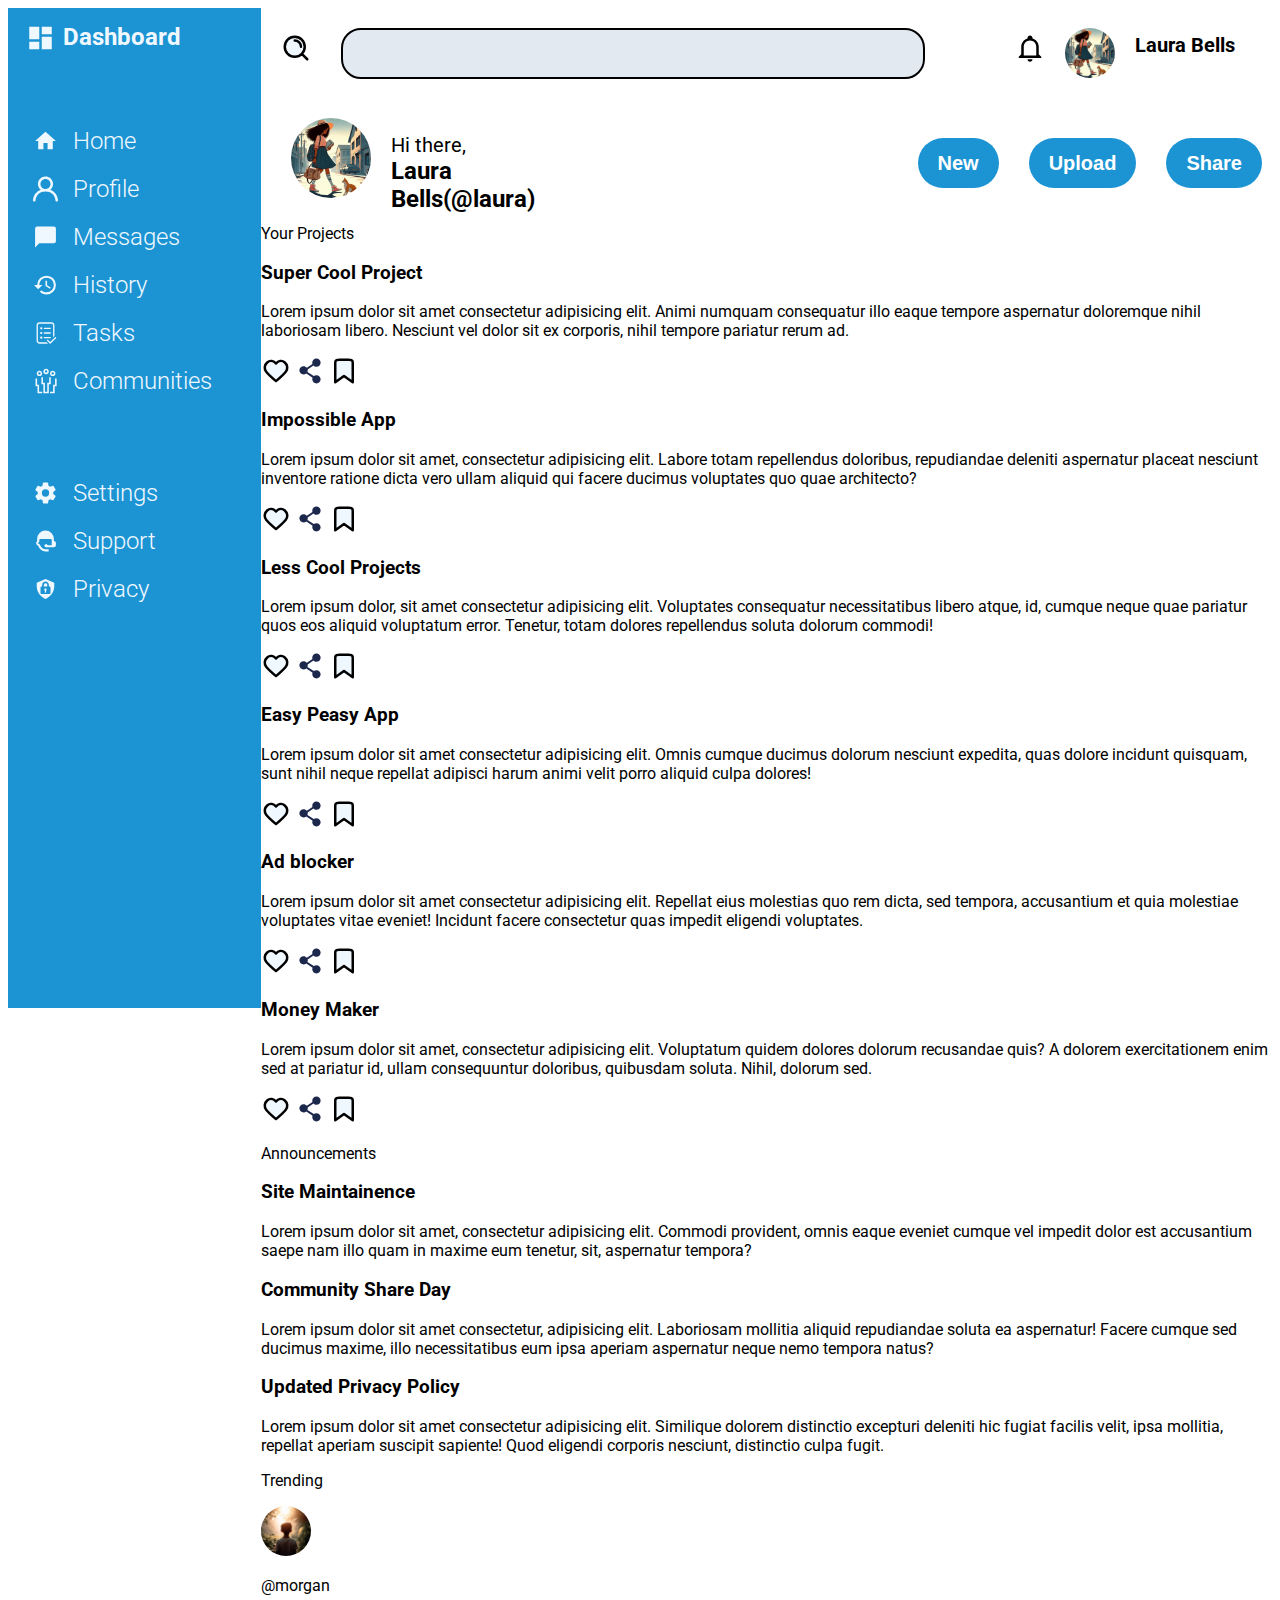
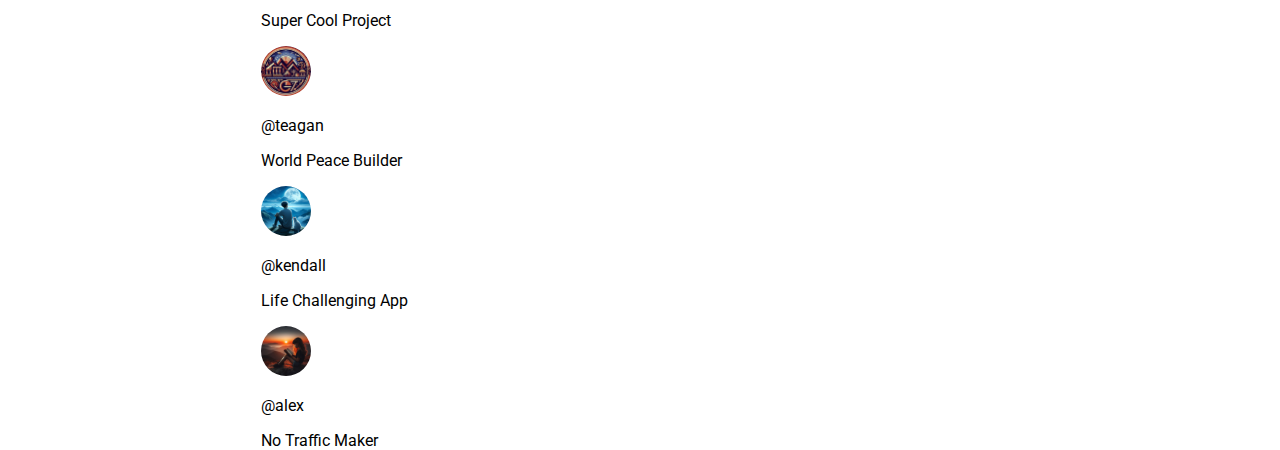
==== commit 14bee221: "Side bar and Header completed." ====
--- a/index.html
+++ b/index.html
@@ -86,14 +86,20 @@
             </div>
         </div>
         <div class="lowerside">
-            <div><svg xmlns="http://www.w3.org/2000/svg" width="25px"     viewBox="0 0 24 24"><path d="M12,15.5A3.5,3.5 0 0,1 8.5,12A3.5,3.5 0 0,1 12,8.5A3.5,3.5 0 0,1 15.5,12A3.5,3.5 0 0,1 12,15.5M19.43,12.97C19.47,12.65 19.5,12.33 19.5,12C19.5,11.67 19.47,11.34 19.43,11L21.54,9.37C21.73,9.22 21.78,8.95 21.66,8.73L19.66,5.27C19.54,5.05 19.27,4.96 19.05,5.05L16.56,6.05C16.04,5.66 15.5,5.32 14.87,5.07L14.5,2.42C14.46,2.18 14.25,2 14,2H10C9.75,2 9.54,2.18 9.5,2.42L9.13,5.07C8.5,5.32 7.96,5.66 7.44,6.05L4.95,5.05C4.73,4.96 4.46,5.05 4.34,5.27L2.34,8.73C2.21,8.95 2.27,9.22 2.46,9.37L4.57,11C4.53,11.34 4.5,11.67 4.5,12C4.5,12.33 4.53,12.65 4.57,12.97L2.46,14.63C2.27,14.78 2.21,15.05 2.34,15.27L4.34,18.73C4.46,18.95 4.73,19.03 4.95,18.95L7.44,17.94C7.96,18.34 8.5,18.68 9.13,18.93L9.5,21.58C9.54,21.82 9.75,22 10,22H14C14.25,22 14.46,21.82 14.5,21.58L14.87,18.93C15.5,18.67 16.04,18.34 16.56,17.94L19.05,18.95C19.27,19.03 19.54,18.95 19.66,18.73L21.66,15.27C21.78,15.05 21.73,14.78 21.54,14.63L19.43,12.97Z" /></svg>Settings</div>
-            <div><?xml version="1.0" encoding="utf-8"?><!-- Uploaded to: SVG Repo, www.svgrepo.com, Generator: SVG Repo Mixer Tools -->
+            <div class="set">
+                <svg xmlns="http://www.w3.org/2000/svg" width="25px"     viewBox="0 0 24 24"><path d="M12,15.5A3.5,3.5 0 0,1 8.5,12A3.5,3.5 0 0,1 12,8.5A3.5,3.5 0 0,1 15.5,12A3.5,3.5 0 0,1 12,15.5M19.43,12.97C19.47,12.65 19.5,12.33 19.5,12C19.5,11.67 19.47,11.34 19.43,11L21.54,9.37C21.73,9.22 21.78,8.95 21.66,8.73L19.66,5.27C19.54,5.05 19.27,4.96 19.05,5.05L16.56,6.05C16.04,5.66 15.5,5.32 14.87,5.07L14.5,2.42C14.46,2.18 14.25,2 14,2H10C9.75,2 9.54,2.18 9.5,2.42L9.13,5.07C8.5,5.32 7.96,5.66 7.44,6.05L4.95,5.05C4.73,4.96 4.46,5.05 4.34,5.27L2.34,8.73C2.21,8.95 2.27,9.22 2.46,9.37L4.57,11C4.53,11.34 4.5,11.67 4.5,12C4.5,12.33 4.53,12.65 4.57,12.97L2.46,14.63C2.27,14.78 2.21,15.05 2.34,15.27L4.34,18.73C4.46,18.95 4.73,19.03 4.95,18.95L7.44,17.94C7.96,18.34 8.5,18.68 9.13,18.93L9.5,21.58C9.54,21.82 9.75,22 10,22H14C14.25,22 14.46,21.82 14.5,21.58L14.87,18.93C15.5,18.67 16.04,18.34 16.56,17.94L19.05,18.95C19.27,19.03 19.54,18.95 19.66,18.73L21.66,15.27C21.78,15.05 21.73,14.78 21.54,14.63L19.43,12.97Z" /></svg>
+                <div>Settings</div>
+            </div>
+            <div class="set">
+                <?xml version="1.0" encoding="utf-8"?><!-- Uploaded to: SVG Repo, www.svgrepo.com, Generator: SVG Repo Mixer Tools -->
                 <svg width="25px"      viewBox="0 0 24 24" xmlns="http://www.w3.org/2000/svg">
                   <title>support</title>
                   <rect width="24" height="24" fill="none"/>
                   <path d="M12,2a8,8,0,0,0-8,8v1.9A2.92,2.92,0,0,0,3,14a2.88,2.88,0,0,0,1.94,2.61C6.24,19.72,8.85,22,12,22h3V20H12c-2.26,0-4.31-1.7-5.34-4.39l-.21-.55L5.86,15A1,1,0,0,1,5,14a1,1,0,0,1,.5-.86l.5-.29V11a1,1,0,0,1,1-1H17a1,1,0,0,1,1,1v5H13.91a1.5,1.5,0,1,0-1.52,2H20a2,2,0,0,0,2-2V14a2,2,0,0,0-2-2V10A8,8,0,0,0,12,2Z"/>
-                </svg>Support</div>
-            <div><?xml version="1.0" encoding="utf-8"?>
+                </svg><div>Support</div>
+            </div>
+            <div class="set">
+                <?xml version="1.0" encoding="utf-8"?>
                 <!-- Uploaded to: SVG Repo, www.svgrepo.com, Generator: SVG Repo Mixer Tools -->
                 <svg width="25px"      viewBox="0 0 20 20" xmlns="http://www.w3.org/2000/svg">
     
@@ -105,23 +111,36 @@
     
                 </g>
     
-                </svg>Privacy</div>
+                </svg><div>Privacy</div>
+            </div>
         </div>
     </div>
     <div class="upperbar">
-        <div><?xml version="1.0" encoding="utf-8"?><!-- Uploaded to: SVG Repo, www.svgrepo.com, Generator: SVG Repo Mixer Tools -->
-            <svg width="30px"  viewBox="0 0 24 24" fill="none" xmlns="http://www.w3.org/2000/svg">
-            <path d="M11 6C13.7614 6 16 8.23858 16 11M16.6588 16.6549L21 21M19 11C19 15.4183 15.4183 19 11 19C6.58172 19 3 15.4183 3 11C3 6.58172 6.58172 3 11 3C15.4183 3 19 6.58172 19 11Z" stroke="#000000" stroke-width="2" stroke-linecap="round" stroke-linejoin="round"/>
-            </svg><input type="text" name="searchthing" id="tosearch"></div>
-            <div><svg xmlns="http://www.w3.org/2000/svg" width="25px" viewBox="0 0 24 24"><path d="M10 21H14C14 22.1 13.1 23 12 23S10 22.1 10 21M21 19V20H3V19L5 17V11C5 7.9 7 5.2 10 4.3V4C10 2.9 10.9 2 12 2S14 2.9 14 4V4.3C17 5.2 19 7.9 19 11V17L21 19M17 11C17 8.2 14.8 6 12 6S7 8.2 7 11V18H17V11Z" /></svg></div>
-            <img src="profile photos\OIG1.jfif" alt="">
-            <div>Laura Bells</div>
-            <img src="profile photos\OIG1.jfif" alt="">
-            <p>Hi there,</p>
-            <h1>Laura Bells(@laura)</h1>
-            <button>New</button>
-            <button>Upload</button>
-            <button>Share</button>
+        <div class="ret">
+            <div class="bar">
+                <?xml version="1.0" encoding="utf-8"?><!-- Uploaded to: SVG Repo, www.svgrepo.com, Generator: SVG Repo Mixer Tools -->
+                <svg width="30px"  viewBox="0 0 24 24" fill="none" xmlns="http://www.w3.org/2000/svg">
+                <path d="M11 6C13.7614 6 16 8.23858 16 11M16.6588 16.6549L21 21M19 11C19 15.4183 15.4183 19 11 19C6.58172 19 3 15.4183 3 11C3 6.58172 6.58172 3 11 3C15.4183 3 19 6.58172 19 11Z" stroke="#000000" stroke-width="2" stroke-linecap="round" stroke-linejoin="round"/>
+                </svg><div><input type="text" name="searchthing" id="tosearch"></div>
+            </div>
+                <div class="wet">
+                    <div><svg  xmlns="http://www.w3.org/2000/svg" width="25px" viewBox="0 0 24 24"><path d="M10 21H14C14 22.1 13.1 23 12 23S10 22.1 10 21M21 19V20H3V19L5 17V11C5 7.9 7 5.2 10 4.3V4C10 2.9 10.9 2 12 2S14 2.9 14 4V4.3C17 5.2 19 7.9 19 11V17L21 19M17 11C17 8.2 14.8 6 12 6S7 8.2 7 11V18H17V11Z" /></svg></div>
+                    <img src="profile photos\OIG1.jfif" alt="">
+                    <p>Laura Bells</p>
+                </div>
+        </div>
+            <div class="net">
+                <img src="profile photos\OIG1.jfif" alt="">
+                <div class="het">
+                   <div style="font-size: 20px;">Hi there,</div>
+                    <div style="font-size: 24px; font-weight: bold;">Laura Bells(@laura)</div>
+                </div>
+                <div class="let">
+                    <button>New</button>
+                    <button>Upload</button>
+                    <button>Share</button>
+                </div>
+            </div>
     </div>
     <div class="content">
     <div class="projects">
--- a/style.css
+++ b/style.css
@@ -1,8 +1,8 @@
 @import url('https://fonts.googleapis.com/css2?family=Roboto:ital,wght@0,100;0,300;0,400;0,500;0,700;0,900;1,100;1,300;1,400;1,500;1,700;1,900&display=swap');
-img {
+img{
     border-radius: 50%;
-    height: 100px;
-    width: 100px;
+    height: 50px;
+    width: 50px;
   }
 body{
   font-family: 'Roboto';
@@ -28,21 +28,92 @@
   gap:5px;
   padding: 10px;
 }
-set{
+.set{
   display: flex;
   flex-direction: row;
-  font-weight: bold;
-  
+  font-weight: 300;
+  gap: 15px;
 }
-.middleside{
-  padding: 4.3px;
-  margin-top: -200px;
+.middleside , .lowerside{
+  padding: 20px;
+  margin-top: -250px;
   display: flex;
   flex-direction: column;
-  gap: 5px;
-  
-  
+  gap: 20px;
 }
 svg{
   fill: aliceblue;
-}+}
+.upperbar{
+   display: grid;
+   grid-template-rows: 100px 100px;
+}
+input{
+  width: 45vw;
+  height: 5vh;
+  border: solid black 2px;
+  border-radius: 20px;
+  background-color: #e2e9f1;
+}
+.bar{
+display: flex;
+gap: 30px;
+padding: 20px
+}
+.bar svg{
+  margin-top: -20px;
+}
+.ret{
+  display: flex;
+  gap: 70px;
+}
+.wet{
+  display: flex;
+  gap: 20px;
+  margin-top: 20px;
+  font-size: 20px;
+  font-weight: bold;
+}
+.wet svg{
+  fill: black;
+  width: 30px;
+  margin-top: 5px ;
+}
+.wet p{
+  margin-top: 5px;
+}
+.net{
+  display: flex;
+  padding: 10px;
+  margin-left: 20px;
+}
+.net img{
+  height: 80px;
+  width: 80px;
+}
+.het{
+  display: flex;
+  flex-direction: column;
+  margin-left: 20px;
+  margin-top: 15px;
+}
+.let{
+  display: flex;
+  gap: 30px;
+  margin-left: 350px;
+  margin-top: 20px;
+}
+button{
+font-size: 20px;
+font-weight: bold;
+color: white;
+background-color: #1c94d3;
+height: 50px;
+border-radius: 10vh;
+padding-left: 20px;
+padding-right: 20px;
+border: none;
+}
+/* .content{
+  background-color: #e2e9f1;
+} */
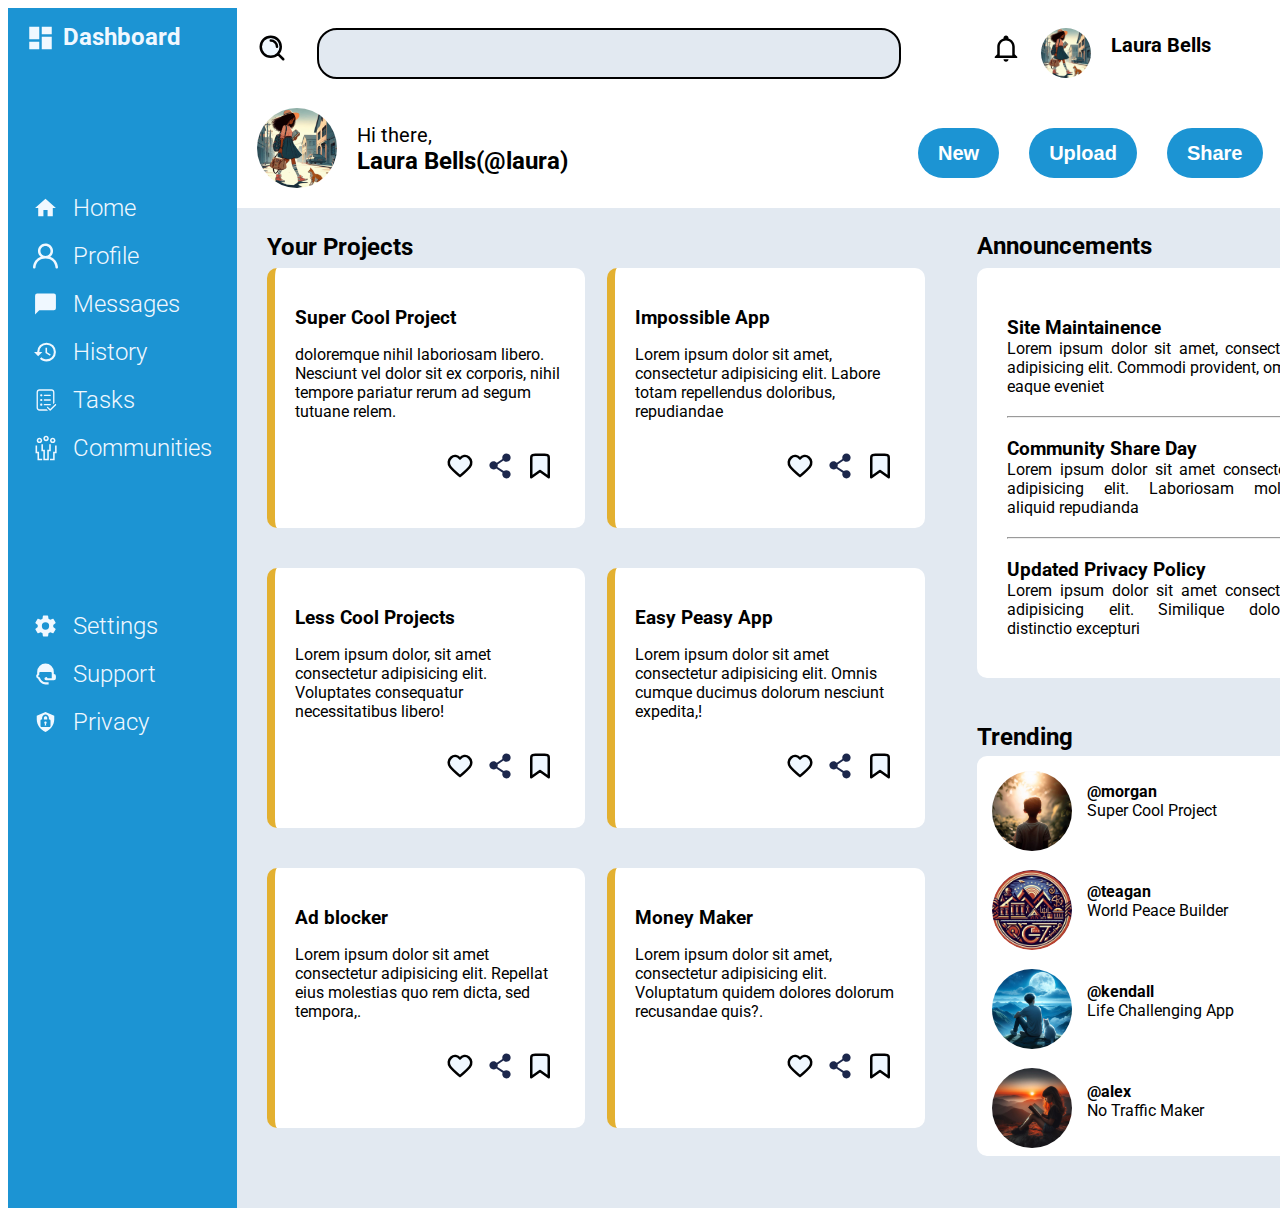
==== commit 83b92142: "Main Content Completed. Project Completed." ====
--- a/index.html
+++ b/index.html
@@ -144,96 +144,131 @@
     </div>
     <div class="content">
     <div class="projects">
-        <p>Your Projects</p>
-        <div><h3>Super Cool Project</h3><p>Lorem ipsum dolor sit amet consectetur adipisicing elit. Animi numquam consequatur illo eaque tempore aspernatur doloremque nihil laboriosam libero. Nesciunt vel dolor sit ex corporis, nihil tempore pariatur rerum ad.</p><?xml version="1.0" encoding="utf-8"?><!-- Uploaded to: SVG Repo, www.svgrepo.com, Generator: SVG Repo Mixer Tools -->
-            <svg width="30px"  viewBox="0 0 24 24" fill="none" xmlns="http://www.w3.org/2000/svg">
-            <path fill-rule="evenodd" clip-rule="evenodd" d="M12 6.00019C10.2006 3.90317 7.19377 3.2551 4.93923 5.17534C2.68468 7.09558 2.36727 10.3061 4.13778 12.5772C5.60984 14.4654 10.0648 18.4479 11.5249 19.7369C11.6882 19.8811 11.7699 19.9532 11.8652 19.9815C11.9483 20.0062 12.0393 20.0062 12.1225 19.9815C12.2178 19.9532 12.2994 19.8811 12.4628 19.7369C13.9229 18.4479 18.3778 14.4654 19.8499 12.5772C21.6204 10.3061 21.3417 7.07538 19.0484 5.17534C16.7551 3.2753 13.7994 3.90317 12 6.00019Z" stroke="#000000" stroke-width="2" stroke-linecap="round" stroke-linejoin="round"/>
-            </svg><?xml version="1.0" encoding="utf-8"?><!-- Uploaded to: SVG Repo, www.svgrepo.com, Generator: SVG Repo Mixer Tools -->
-            <svg width="30px"  viewBox="0 0 24 24" fill="none" xmlns="http://www.w3.org/2000/svg">
-            <path fill-rule="evenodd" clip-rule="evenodd" d="M13.803 5.33333C13.803 3.49238 15.3022 2 17.1515 2C19.0008 2 20.5 3.49238 20.5 5.33333C20.5 7.17428 19.0008 8.66667 17.1515 8.66667C16.2177 8.66667 15.3738 8.28596 14.7671 7.67347L10.1317 10.8295C10.1745 11.0425 10.197 11.2625 10.197 11.4872C10.197 11.9322 10.109 12.3576 9.94959 12.7464L15.0323 16.0858C15.6092 15.6161 16.3473 15.3333 17.1515 15.3333C19.0008 15.3333 20.5 16.8257 20.5 18.6667C20.5 20.5076 19.0008 22 17.1515 22C15.3022 22 13.803 20.5076 13.803 18.6667C13.803 18.1845 13.9062 17.7255 14.0917 17.3111L9.05007 13.9987C8.46196 14.5098 7.6916 14.8205 6.84848 14.8205C4.99917 14.8205 3.5 13.3281 3.5 11.4872C3.5 9.64623 4.99917 8.15385 6.84848 8.15385C7.9119 8.15385 8.85853 8.64725 9.47145 9.41518L13.9639 6.35642C13.8594 6.03359 13.803 5.6896 13.803 5.33333Z" fill="#1C274C"/>
-            </svg><?xml version="1.0" encoding="utf-8"?><!-- Uploaded to: SVG Repo, www.svgrepo.com, Generator: SVG Repo Mixer Tools -->
-            <svg width="30px" viewBox="0 0 24 24" fill="none" xmlns="http://www.w3.org/2000/svg">
-            <path d="M5 6.2C5 5.07989 5 4.51984 5.21799 4.09202C5.40973 3.71569 5.71569 3.40973 6.09202 3.21799C6.51984 3 7.07989 3 8.2 3H15.8C16.9201 3 17.4802 3 17.908 3.21799C18.2843 3.40973 18.5903 3.71569 18.782 4.09202C19 4.51984 19 5.07989 19 6.2V21L12 16L5 21V6.2Z" stroke="#000000" stroke-width="2" stroke-linejoin="round"/>
-            </svg></div>
-        <div><h3>Impossible App</h3><p>Lorem ipsum dolor sit amet, consectetur adipisicing elit. Labore totam repellendus doloribus, repudiandae deleniti aspernatur placeat nesciunt inventore ratione dicta vero ullam aliquid qui facere ducimus voluptates quo quae architecto?</p><?xml version="1.0" encoding="utf-8"?><!-- Uploaded to: SVG Repo, www.svgrepo.com, Generator: SVG Repo Mixer Tools -->
-            <svg width="30px"  viewBox="0 0 24 24" fill="none" xmlns="http://www.w3.org/2000/svg">
-            <path fill-rule="evenodd" clip-rule="evenodd" d="M12 6.00019C10.2006 3.90317 7.19377 3.2551 4.93923 5.17534C2.68468 7.09558 2.36727 10.3061 4.13778 12.5772C5.60984 14.4654 10.0648 18.4479 11.5249 19.7369C11.6882 19.8811 11.7699 19.9532 11.8652 19.9815C11.9483 20.0062 12.0393 20.0062 12.1225 19.9815C12.2178 19.9532 12.2994 19.8811 12.4628 19.7369C13.9229 18.4479 18.3778 14.4654 19.8499 12.5772C21.6204 10.3061 21.3417 7.07538 19.0484 5.17534C16.7551 3.2753 13.7994 3.90317 12 6.00019Z" stroke="#000000" stroke-width="2" stroke-linecap="round" stroke-linejoin="round"/>
-            </svg><?xml version="1.0" encoding="utf-8"?><!-- Uploaded to: SVG Repo, www.svgrepo.com, Generator: SVG Repo Mixer Tools -->
-            <svg width="30px"  viewBox="0 0 24 24" fill="none" xmlns="http://www.w3.org/2000/svg">
-            <path fill-rule="evenodd" clip-rule="evenodd" d="M13.803 5.33333C13.803 3.49238 15.3022 2 17.1515 2C19.0008 2 20.5 3.49238 20.5 5.33333C20.5 7.17428 19.0008 8.66667 17.1515 8.66667C16.2177 8.66667 15.3738 8.28596 14.7671 7.67347L10.1317 10.8295C10.1745 11.0425 10.197 11.2625 10.197 11.4872C10.197 11.9322 10.109 12.3576 9.94959 12.7464L15.0323 16.0858C15.6092 15.6161 16.3473 15.3333 17.1515 15.3333C19.0008 15.3333 20.5 16.8257 20.5 18.6667C20.5 20.5076 19.0008 22 17.1515 22C15.3022 22 13.803 20.5076 13.803 18.6667C13.803 18.1845 13.9062 17.7255 14.0917 17.3111L9.05007 13.9987C8.46196 14.5098 7.6916 14.8205 6.84848 14.8205C4.99917 14.8205 3.5 13.3281 3.5 11.4872C3.5 9.64623 4.99917 8.15385 6.84848 8.15385C7.9119 8.15385 8.85853 8.64725 9.47145 9.41518L13.9639 6.35642C13.8594 6.03359 13.803 5.6896 13.803 5.33333Z" fill="#1C274C"/>
-            </svg><?xml version="1.0" encoding="utf-8"?><!-- Uploaded to: SVG Repo, www.svgrepo.com, Generator: SVG Repo Mixer Tools -->
-            <svg width="30px" viewBox="0 0 24 24" fill="none" xmlns="http://www.w3.org/2000/svg">
-            <path d="M5 6.2C5 5.07989 5 4.51984 5.21799 4.09202C5.40973 3.71569 5.71569 3.40973 6.09202 3.21799C6.51984 3 7.07989 3 8.2 3H15.8C16.9201 3 17.4802 3 17.908 3.21799C18.2843 3.40973 18.5903 3.71569 18.782 4.09202C19 4.51984 19 5.07989 19 6.2V21L12 16L5 21V6.2Z" stroke="#000000" stroke-width="2" stroke-linejoin="round"/>
-            </svg></div>
-        <div><h3>Less Cool Projects</h3><p>Lorem ipsum dolor, sit amet consectetur adipisicing elit. Voluptates consequatur necessitatibus libero atque, id, cumque neque quae pariatur quos eos aliquid voluptatum error. Tenetur, totam dolores repellendus soluta dolorum commodi!</p><?xml version="1.0" encoding="utf-8"?><!-- Uploaded to: SVG Repo, www.svgrepo.com, Generator: SVG Repo Mixer Tools -->
-            <svg width="30px"  viewBox="0 0 24 24" fill="none" xmlns="http://www.w3.org/2000/svg">
-            <path fill-rule="evenodd" clip-rule="evenodd" d="M12 6.00019C10.2006 3.90317 7.19377 3.2551 4.93923 5.17534C2.68468 7.09558 2.36727 10.3061 4.13778 12.5772C5.60984 14.4654 10.0648 18.4479 11.5249 19.7369C11.6882 19.8811 11.7699 19.9532 11.8652 19.9815C11.9483 20.0062 12.0393 20.0062 12.1225 19.9815C12.2178 19.9532 12.2994 19.8811 12.4628 19.7369C13.9229 18.4479 18.3778 14.4654 19.8499 12.5772C21.6204 10.3061 21.3417 7.07538 19.0484 5.17534C16.7551 3.2753 13.7994 3.90317 12 6.00019Z" stroke="#000000" stroke-width="2" stroke-linecap="round" stroke-linejoin="round"/>
-            </svg><?xml version="1.0" encoding="utf-8"?><!-- Uploaded to: SVG Repo, www.svgrepo.com, Generator: SVG Repo Mixer Tools -->
-            <svg width="30px"  viewBox="0 0 24 24" fill="none" xmlns="http://www.w3.org/2000/svg">
-            <path fill-rule="evenodd" clip-rule="evenodd" d="M13.803 5.33333C13.803 3.49238 15.3022 2 17.1515 2C19.0008 2 20.5 3.49238 20.5 5.33333C20.5 7.17428 19.0008 8.66667 17.1515 8.66667C16.2177 8.66667 15.3738 8.28596 14.7671 7.67347L10.1317 10.8295C10.1745 11.0425 10.197 11.2625 10.197 11.4872C10.197 11.9322 10.109 12.3576 9.94959 12.7464L15.0323 16.0858C15.6092 15.6161 16.3473 15.3333 17.1515 15.3333C19.0008 15.3333 20.5 16.8257 20.5 18.6667C20.5 20.5076 19.0008 22 17.1515 22C15.3022 22 13.803 20.5076 13.803 18.6667C13.803 18.1845 13.9062 17.7255 14.0917 17.3111L9.05007 13.9987C8.46196 14.5098 7.6916 14.8205 6.84848 14.8205C4.99917 14.8205 3.5 13.3281 3.5 11.4872C3.5 9.64623 4.99917 8.15385 6.84848 8.15385C7.9119 8.15385 8.85853 8.64725 9.47145 9.41518L13.9639 6.35642C13.8594 6.03359 13.803 5.6896 13.803 5.33333Z" fill="#1C274C"/>
-            </svg><?xml version="1.0" encoding="utf-8"?><!-- Uploaded to: SVG Repo, www.svgrepo.com, Generator: SVG Repo Mixer Tools -->
-            <svg width="30px" viewBox="0 0 24 24" fill="none" xmlns="http://www.w3.org/2000/svg">
-            <path d="M5 6.2C5 5.07989 5 4.51984 5.21799 4.09202C5.40973 3.71569 5.71569 3.40973 6.09202 3.21799C6.51984 3 7.07989 3 8.2 3H15.8C16.9201 3 17.4802 3 17.908 3.21799C18.2843 3.40973 18.5903 3.71569 18.782 4.09202C19 4.51984 19 5.07989 19 6.2V21L12 16L5 21V6.2Z" stroke="#000000" stroke-width="2" stroke-linejoin="round"/>
-            </svg></div>
-        <div><h3>Easy Peasy App</h3><p>Lorem ipsum dolor sit amet consectetur adipisicing elit. Omnis cumque ducimus dolorum nesciunt expedita, quas dolore incidunt quisquam, sunt nihil neque repellat adipisci harum animi velit porro aliquid culpa dolores!</p><?xml version="1.0" encoding="utf-8"?><!-- Uploaded to: SVG Repo, www.svgrepo.com, Generator: SVG Repo Mixer Tools -->
-            <svg width="30px"  viewBox="0 0 24 24" fill="none" xmlns="http://www.w3.org/2000/svg">
-            <path fill-rule="evenodd" clip-rule="evenodd" d="M12 6.00019C10.2006 3.90317 7.19377 3.2551 4.93923 5.17534C2.68468 7.09558 2.36727 10.3061 4.13778 12.5772C5.60984 14.4654 10.0648 18.4479 11.5249 19.7369C11.6882 19.8811 11.7699 19.9532 11.8652 19.9815C11.9483 20.0062 12.0393 20.0062 12.1225 19.9815C12.2178 19.9532 12.2994 19.8811 12.4628 19.7369C13.9229 18.4479 18.3778 14.4654 19.8499 12.5772C21.6204 10.3061 21.3417 7.07538 19.0484 5.17534C16.7551 3.2753 13.7994 3.90317 12 6.00019Z" stroke="#000000" stroke-width="2" stroke-linecap="round" stroke-linejoin="round"/>
-            </svg><?xml version="1.0" encoding="utf-8"?><!-- Uploaded to: SVG Repo, www.svgrepo.com, Generator: SVG Repo Mixer Tools -->
-            <svg width="30px"  viewBox="0 0 24 24" fill="none" xmlns="http://www.w3.org/2000/svg">
-            <path fill-rule="evenodd" clip-rule="evenodd" d="M13.803 5.33333C13.803 3.49238 15.3022 2 17.1515 2C19.0008 2 20.5 3.49238 20.5 5.33333C20.5 7.17428 19.0008 8.66667 17.1515 8.66667C16.2177 8.66667 15.3738 8.28596 14.7671 7.67347L10.1317 10.8295C10.1745 11.0425 10.197 11.2625 10.197 11.4872C10.197 11.9322 10.109 12.3576 9.94959 12.7464L15.0323 16.0858C15.6092 15.6161 16.3473 15.3333 17.1515 15.3333C19.0008 15.3333 20.5 16.8257 20.5 18.6667C20.5 20.5076 19.0008 22 17.1515 22C15.3022 22 13.803 20.5076 13.803 18.6667C13.803 18.1845 13.9062 17.7255 14.0917 17.3111L9.05007 13.9987C8.46196 14.5098 7.6916 14.8205 6.84848 14.8205C4.99917 14.8205 3.5 13.3281 3.5 11.4872C3.5 9.64623 4.99917 8.15385 6.84848 8.15385C7.9119 8.15385 8.85853 8.64725 9.47145 9.41518L13.9639 6.35642C13.8594 6.03359 13.803 5.6896 13.803 5.33333Z" fill="#1C274C"/>
-            </svg><?xml version="1.0" encoding="utf-8"?><!-- Uploaded to: SVG Repo, www.svgrepo.com, Generator: SVG Repo Mixer Tools -->
-            <svg width="30px" viewBox="0 0 24 24" fill="none" xmlns="http://www.w3.org/2000/svg">
-            <path d="M5 6.2C5 5.07989 5 4.51984 5.21799 4.09202C5.40973 3.71569 5.71569 3.40973 6.09202 3.21799C6.51984 3 7.07989 3 8.2 3H15.8C16.9201 3 17.4802 3 17.908 3.21799C18.2843 3.40973 18.5903 3.71569 18.782 4.09202C19 4.51984 19 5.07989 19 6.2V21L12 16L5 21V6.2Z" stroke="#000000" stroke-width="2" stroke-linejoin="round"/>
-            </svg></div>
-        <div><h3>Ad blocker</h3><p>Lorem ipsum dolor sit amet consectetur adipisicing elit. Repellat eius molestias quo rem dicta, sed tempora, accusantium et quia molestiae voluptates vitae eveniet! Incidunt facere consectetur quas impedit eligendi voluptates.</p><?xml version="1.0" encoding="utf-8"?><!-- Uploaded to: SVG Repo, www.svgrepo.com, Generator: SVG Repo Mixer Tools -->
-            <svg width="30px"  viewBox="0 0 24 24" fill="none" xmlns="http://www.w3.org/2000/svg">
-            <path fill-rule="evenodd" clip-rule="evenodd" d="M12 6.00019C10.2006 3.90317 7.19377 3.2551 4.93923 5.17534C2.68468 7.09558 2.36727 10.3061 4.13778 12.5772C5.60984 14.4654 10.0648 18.4479 11.5249 19.7369C11.6882 19.8811 11.7699 19.9532 11.8652 19.9815C11.9483 20.0062 12.0393 20.0062 12.1225 19.9815C12.2178 19.9532 12.2994 19.8811 12.4628 19.7369C13.9229 18.4479 18.3778 14.4654 19.8499 12.5772C21.6204 10.3061 21.3417 7.07538 19.0484 5.17534C16.7551 3.2753 13.7994 3.90317 12 6.00019Z" stroke="#000000" stroke-width="2" stroke-linecap="round" stroke-linejoin="round"/>
-            </svg><?xml version="1.0" encoding="utf-8"?><!-- Uploaded to: SVG Repo, www.svgrepo.com, Generator: SVG Repo Mixer Tools -->
-            <svg width="30px"  viewBox="0 0 24 24" fill="none" xmlns="http://www.w3.org/2000/svg">
-            <path fill-rule="evenodd" clip-rule="evenodd" d="M13.803 5.33333C13.803 3.49238 15.3022 2 17.1515 2C19.0008 2 20.5 3.49238 20.5 5.33333C20.5 7.17428 19.0008 8.66667 17.1515 8.66667C16.2177 8.66667 15.3738 8.28596 14.7671 7.67347L10.1317 10.8295C10.1745 11.0425 10.197 11.2625 10.197 11.4872C10.197 11.9322 10.109 12.3576 9.94959 12.7464L15.0323 16.0858C15.6092 15.6161 16.3473 15.3333 17.1515 15.3333C19.0008 15.3333 20.5 16.8257 20.5 18.6667C20.5 20.5076 19.0008 22 17.1515 22C15.3022 22 13.803 20.5076 13.803 18.6667C13.803 18.1845 13.9062 17.7255 14.0917 17.3111L9.05007 13.9987C8.46196 14.5098 7.6916 14.8205 6.84848 14.8205C4.99917 14.8205 3.5 13.3281 3.5 11.4872C3.5 9.64623 4.99917 8.15385 6.84848 8.15385C7.9119 8.15385 8.85853 8.64725 9.47145 9.41518L13.9639 6.35642C13.8594 6.03359 13.803 5.6896 13.803 5.33333Z" fill="#1C274C"/>
-            </svg><?xml version="1.0" encoding="utf-8"?><!-- Uploaded to: SVG Repo, www.svgrepo.com, Generator: SVG Repo Mixer Tools -->
-            <svg width="30px" viewBox="0 0 24 24" fill="none" xmlns="http://www.w3.org/2000/svg">
-            <path d="M5 6.2C5 5.07989 5 4.51984 5.21799 4.09202C5.40973 3.71569 5.71569 3.40973 6.09202 3.21799C6.51984 3 7.07989 3 8.2 3H15.8C16.9201 3 17.4802 3 17.908 3.21799C18.2843 3.40973 18.5903 3.71569 18.782 4.09202C19 4.51984 19 5.07989 19 6.2V21L12 16L5 21V6.2Z" stroke="#000000" stroke-width="2" stroke-linejoin="round"/>
-            </svg></div>
-        <div><h3>Money Maker</h3><p>Lorem ipsum dolor sit amet, consectetur adipisicing elit. Voluptatum quidem dolores dolorum recusandae quis? A dolorem exercitationem enim sed at pariatur id, ullam consequuntur doloribus, quibusdam soluta. Nihil, dolorum sed.</p><?xml version="1.0" encoding="utf-8"?><!-- Uploaded to: SVG Repo, www.svgrepo.com, Generator: SVG Repo Mixer Tools -->
-            <svg width="30px"  viewBox="0 0 24 24" fill="none" xmlns="http://www.w3.org/2000/svg">
-            <path fill-rule="evenodd" clip-rule="evenodd" d="M12 6.00019C10.2006 3.90317 7.19377 3.2551 4.93923 5.17534C2.68468 7.09558 2.36727 10.3061 4.13778 12.5772C5.60984 14.4654 10.0648 18.4479 11.5249 19.7369C11.6882 19.8811 11.7699 19.9532 11.8652 19.9815C11.9483 20.0062 12.0393 20.0062 12.1225 19.9815C12.2178 19.9532 12.2994 19.8811 12.4628 19.7369C13.9229 18.4479 18.3778 14.4654 19.8499 12.5772C21.6204 10.3061 21.3417 7.07538 19.0484 5.17534C16.7551 3.2753 13.7994 3.90317 12 6.00019Z" stroke="#000000" stroke-width="2" stroke-linecap="round" stroke-linejoin="round"/>
-            </svg><?xml version="1.0" encoding="utf-8"?><!-- Uploaded to: SVG Repo, www.svgrepo.com, Generator: SVG Repo Mixer Tools -->
-            <svg width="30px"  viewBox="0 0 24 24" fill="none" xmlns="http://www.w3.org/2000/svg">
-            <path fill-rule="evenodd" clip-rule="evenodd" d="M13.803 5.33333C13.803 3.49238 15.3022 2 17.1515 2C19.0008 2 20.5 3.49238 20.5 5.33333C20.5 7.17428 19.0008 8.66667 17.1515 8.66667C16.2177 8.66667 15.3738 8.28596 14.7671 7.67347L10.1317 10.8295C10.1745 11.0425 10.197 11.2625 10.197 11.4872C10.197 11.9322 10.109 12.3576 9.94959 12.7464L15.0323 16.0858C15.6092 15.6161 16.3473 15.3333 17.1515 15.3333C19.0008 15.3333 20.5 16.8257 20.5 18.6667C20.5 20.5076 19.0008 22 17.1515 22C15.3022 22 13.803 20.5076 13.803 18.6667C13.803 18.1845 13.9062 17.7255 14.0917 17.3111L9.05007 13.9987C8.46196 14.5098 7.6916 14.8205 6.84848 14.8205C4.99917 14.8205 3.5 13.3281 3.5 11.4872C3.5 9.64623 4.99917 8.15385 6.84848 8.15385C7.9119 8.15385 8.85853 8.64725 9.47145 9.41518L13.9639 6.35642C13.8594 6.03359 13.803 5.6896 13.803 5.33333Z" fill="#1C274C"/>
-            </svg><?xml version="1.0" encoding="utf-8"?><!-- Uploaded to: SVG Repo, www.svgrepo.com, Generator: SVG Repo Mixer Tools -->
-            <svg width="30px" viewBox="0 0 24 24" fill="none" xmlns="http://www.w3.org/2000/svg">
-            <path d="M5 6.2C5 5.07989 5 4.51984 5.21799 4.09202C5.40973 3.71569 5.71569 3.40973 6.09202 3.21799C6.51984 3 7.07989 3 8.2 3H15.8C16.9201 3 17.4802 3 17.908 3.21799C18.2843 3.40973 18.5903 3.71569 18.782 4.09202C19 4.51984 19 5.07989 19 6.2V21L12 16L5 21V6.2Z" stroke="#000000" stroke-width="2" stroke-linejoin="round"/>
-            </svg></div>
-    </div>
-    
-    <div class="announces">
-        <p>Announcements</p>
-        <div><h3>Site Maintainence</h3>Lorem ipsum dolor sit amet, consectetur adipisicing elit. Commodi provident, omnis eaque eveniet cumque vel impedit dolor est accusantium saepe nam illo quam in maxime eum tenetur, sit, aspernatur tempora?</div>
-        <div><h3>Community Share Day</h3>Lorem ipsum dolor sit amet consectetur, adipisicing elit. Laboriosam mollitia aliquid repudiandae soluta ea aspernatur! Facere cumque sed ducimus maxime, illo necessitatibus eum ipsa aperiam aspernatur neque nemo tempora natus?</div>
-        <div><h3>Updated Privacy Policy</h3>Lorem ipsum dolor sit amet consectetur adipisicing elit. Similique dolorem distinctio excepturi deleniti hic fugiat facilis velit, ipsa mollitia, repellat aperiam suscipit sapiente! Quod eligendi corporis nesciunt, distinctio culpa fugit.</div>
-    </div>
-    <div class="trending">
-        <p>Trending</p>
-        <div>
-            <img src="profile photos/_11c9939c-2f76-408e-98ec-545f59a94b94.jpg" alt="">
-            <p>@morgan</p>
-            <p>Super Cool Project</p>
-        </div>
-        <div>
-            <img src="profile photos\8fecd7f2-af52-4c72-bb9f-5268d3bbb94a-photoaidcom-cropped (2).jpg" alt="">
-            <p>@teagan</p>
-            <p>World Peace Builder</p>
-        </div>
-        <div>
-            <img src="profile photos\_f362e9f0-96bf-4a6c-b68f-7a5a5c7ccc7a.jfif" alt="">
-            <p>@kendall</p>
-            <p>Life Challenging App</p>
-        </div>
-        <div>
-            <img src="profile photos\_c11a9e05-6175-4ed9-b0f1-18924902dd33.jfif" alt="">
-            <p>@alex</p>
-            <p>No Traffic Maker</p>
+        <div class="yet">Your Projects</div>
+        <div class="bet">
+            <div class="card">
+                <h3>Super Cool Project</h3><p>doloremque nihil laboriosam libero. Nesciunt vel dolor sit ex corporis, nihil tempore pariatur rerum ad segum tutuane relem.</p><div class="svgs">
+                    <?xml version="1.0" encoding="utf-8"?><!-- Uploaded to: SVG Repo, www.svgrepo.com, Generator: SVG Repo Mixer Tools -->
+                    <svg width="30px"  viewBox="0 0 24 24" fill="none" xmlns="http://www.w3.org/2000/svg">
+                    <path fill-rule="evenodd" clip-rule="evenodd" d="M12 6.00019C10.2006 3.90317 7.19377 3.2551 4.93923 5.17534C2.68468 7.09558 2.36727 10.3061 4.13778 12.5772C5.60984 14.4654 10.0648 18.4479 11.5249 19.7369C11.6882 19.8811 11.7699 19.9532 11.8652 19.9815C11.9483 20.0062 12.0393 20.0062 12.1225 19.9815C12.2178 19.9532 12.2994 19.8811 12.4628 19.7369C13.9229 18.4479 18.3778 14.4654 19.8499 12.5772C21.6204 10.3061 21.3417 7.07538 19.0484 5.17534C16.7551 3.2753 13.7994 3.90317 12 6.00019Z" stroke="#000000" stroke-width="2" stroke-linecap="round" stroke-linejoin="round"/>
+                    </svg><?xml version="1.0" encoding="utf-8"?><!-- Uploaded to: SVG Repo, www.svgrepo.com, Generator: SVG Repo Mixer Tools -->
+                    <svg width="30px"  viewBox="0 0 24 24" fill="none" xmlns="http://www.w3.org/2000/svg">
+                    <path fill-rule="evenodd" clip-rule="evenodd" d="M13.803 5.33333C13.803 3.49238 15.3022 2 17.1515 2C19.0008 2 20.5 3.49238 20.5 5.33333C20.5 7.17428 19.0008 8.66667 17.1515 8.66667C16.2177 8.66667 15.3738 8.28596 14.7671 7.67347L10.1317 10.8295C10.1745 11.0425 10.197 11.2625 10.197 11.4872C10.197 11.9322 10.109 12.3576 9.94959 12.7464L15.0323 16.0858C15.6092 15.6161 16.3473 15.3333 17.1515 15.3333C19.0008 15.3333 20.5 16.8257 20.5 18.6667C20.5 20.5076 19.0008 22 17.1515 22C15.3022 22 13.803 20.5076 13.803 18.6667C13.803 18.1845 13.9062 17.7255 14.0917 17.3111L9.05007 13.9987C8.46196 14.5098 7.6916 14.8205 6.84848 14.8205C4.99917 14.8205 3.5 13.3281 3.5 11.4872C3.5 9.64623 4.99917 8.15385 6.84848 8.15385C7.9119 8.15385 8.85853 8.64725 9.47145 9.41518L13.9639 6.35642C13.8594 6.03359 13.803 5.6896 13.803 5.33333Z" fill="#1C274C"/>
+                    </svg><?xml version="1.0" encoding="utf-8"?><!-- Uploaded to: SVG Repo, www.svgrepo.com, Generator: SVG Repo Mixer Tools -->
+                    <svg width="30px" viewBox="0 0 24 24" fill="none" xmlns="http://www.w3.org/2000/svg">
+                    <path d="M5 6.2C5 5.07989 5 4.51984 5.21799 4.09202C5.40973 3.71569 5.71569 3.40973 6.09202 3.21799C6.51984 3 7.07989 3 8.2 3H15.8C16.9201 3 17.4802 3 17.908 3.21799C18.2843 3.40973 18.5903 3.71569 18.782 4.09202C19 4.51984 19 5.07989 19 6.2V21L12 16L5 21V6.2Z" stroke="#000000" stroke-width="2" stroke-linejoin="round"/>
+                    </svg>
+                </div>
+            </div>
+            <div class="card">
+                <h3>Impossible App</h3><p>Lorem ipsum dolor sit amet, consectetur adipisicing elit. Labore totam repellendus doloribus, repudiandae </p><div class="svgs">
+                    <?xml version="1.0" encoding="utf-8"?><!-- Uploaded to: SVG Repo, www.svgrepo.com, Generator: SVG Repo Mixer Tools -->
+                    <svg width="30px"  viewBox="0 0 24 24" fill="none" xmlns="http://www.w3.org/2000/svg">
+                    <path fill-rule="evenodd" clip-rule="evenodd" d="M12 6.00019C10.2006 3.90317 7.19377 3.2551 4.93923 5.17534C2.68468 7.09558 2.36727 10.3061 4.13778 12.5772C5.60984 14.4654 10.0648 18.4479 11.5249 19.7369C11.6882 19.8811 11.7699 19.9532 11.8652 19.9815C11.9483 20.0062 12.0393 20.0062 12.1225 19.9815C12.2178 19.9532 12.2994 19.8811 12.4628 19.7369C13.9229 18.4479 18.3778 14.4654 19.8499 12.5772C21.6204 10.3061 21.3417 7.07538 19.0484 5.17534C16.7551 3.2753 13.7994 3.90317 12 6.00019Z" stroke="#000000" stroke-width="2" stroke-linecap="round" stroke-linejoin="round"/>
+                    </svg><?xml version="1.0" encoding="utf-8"?><!-- Uploaded to: SVG Repo, www.svgrepo.com, Generator: SVG Repo Mixer Tools -->
+                    <svg width="30px"  viewBox="0 0 24 24" fill="none" xmlns="http://www.w3.org/2000/svg">
+                    <path fill-rule="evenodd" clip-rule="evenodd" d="M13.803 5.33333C13.803 3.49238 15.3022 2 17.1515 2C19.0008 2 20.5 3.49238 20.5 5.33333C20.5 7.17428 19.0008 8.66667 17.1515 8.66667C16.2177 8.66667 15.3738 8.28596 14.7671 7.67347L10.1317 10.8295C10.1745 11.0425 10.197 11.2625 10.197 11.4872C10.197 11.9322 10.109 12.3576 9.94959 12.7464L15.0323 16.0858C15.6092 15.6161 16.3473 15.3333 17.1515 15.3333C19.0008 15.3333 20.5 16.8257 20.5 18.6667C20.5 20.5076 19.0008 22 17.1515 22C15.3022 22 13.803 20.5076 13.803 18.6667C13.803 18.1845 13.9062 17.7255 14.0917 17.3111L9.05007 13.9987C8.46196 14.5098 7.6916 14.8205 6.84848 14.8205C4.99917 14.8205 3.5 13.3281 3.5 11.4872C3.5 9.64623 4.99917 8.15385 6.84848 8.15385C7.9119 8.15385 8.85853 8.64725 9.47145 9.41518L13.9639 6.35642C13.8594 6.03359 13.803 5.6896 13.803 5.33333Z" fill="#1C274C"/>
+                    </svg><?xml version="1.0" encoding="utf-8"?><!-- Uploaded to: SVG Repo, www.svgrepo.com, Generator: SVG Repo Mixer Tools -->
+                    <svg width="30px" viewBox="0 0 24 24" fill="none" xmlns="http://www.w3.org/2000/svg">
+                    <path d="M5 6.2C5 5.07989 5 4.51984 5.21799 4.09202C5.40973 3.71569 5.71569 3.40973 6.09202 3.21799C6.51984 3 7.07989 3 8.2 3H15.8C16.9201 3 17.4802 3 17.908 3.21799C18.2843 3.40973 18.5903 3.71569 18.782 4.09202C19 4.51984 19 5.07989 19 6.2V21L12 16L5 21V6.2Z" stroke="#000000" stroke-width="2" stroke-linejoin="round"/>
+                    </svg>
+                </div>
+            </div>
+            <div class="card">
+                <h3>Less Cool Projects</h3><p>Lorem ipsum dolor, sit amet consectetur adipisicing elit. Voluptates consequatur necessitatibus libero!</p><div class="svgs">
+                    <?xml version="1.0" encoding="utf-8"?><!-- Uploaded to: SVG Repo, www.svgrepo.com, Generator: SVG Repo Mixer Tools -->
+                    <svg width="30px"  viewBox="0 0 24 24" fill="none" xmlns="http://www.w3.org/2000/svg">
+                    <path fill-rule="evenodd" clip-rule="evenodd" d="M12 6.00019C10.2006 3.90317 7.19377 3.2551 4.93923 5.17534C2.68468 7.09558 2.36727 10.3061 4.13778 12.5772C5.60984 14.4654 10.0648 18.4479 11.5249 19.7369C11.6882 19.8811 11.7699 19.9532 11.8652 19.9815C11.9483 20.0062 12.0393 20.0062 12.1225 19.9815C12.2178 19.9532 12.2994 19.8811 12.4628 19.7369C13.9229 18.4479 18.3778 14.4654 19.8499 12.5772C21.6204 10.3061 21.3417 7.07538 19.0484 5.17534C16.7551 3.2753 13.7994 3.90317 12 6.00019Z" stroke="#000000" stroke-width="2" stroke-linecap="round" stroke-linejoin="round"/>
+                    </svg><?xml version="1.0" encoding="utf-8"?><!-- Uploaded to: SVG Repo, www.svgrepo.com, Generator: SVG Repo Mixer Tools -->
+                    <svg width="30px"  viewBox="0 0 24 24" fill="none" xmlns="http://www.w3.org/2000/svg">
+                    <path fill-rule="evenodd" clip-rule="evenodd" d="M13.803 5.33333C13.803 3.49238 15.3022 2 17.1515 2C19.0008 2 20.5 3.49238 20.5 5.33333C20.5 7.17428 19.0008 8.66667 17.1515 8.66667C16.2177 8.66667 15.3738 8.28596 14.7671 7.67347L10.1317 10.8295C10.1745 11.0425 10.197 11.2625 10.197 11.4872C10.197 11.9322 10.109 12.3576 9.94959 12.7464L15.0323 16.0858C15.6092 15.6161 16.3473 15.3333 17.1515 15.3333C19.0008 15.3333 20.5 16.8257 20.5 18.6667C20.5 20.5076 19.0008 22 17.1515 22C15.3022 22 13.803 20.5076 13.803 18.6667C13.803 18.1845 13.9062 17.7255 14.0917 17.3111L9.05007 13.9987C8.46196 14.5098 7.6916 14.8205 6.84848 14.8205C4.99917 14.8205 3.5 13.3281 3.5 11.4872C3.5 9.64623 4.99917 8.15385 6.84848 8.15385C7.9119 8.15385 8.85853 8.64725 9.47145 9.41518L13.9639 6.35642C13.8594 6.03359 13.803 5.6896 13.803 5.33333Z" fill="#1C274C"/>
+                    </svg><?xml version="1.0" encoding="utf-8"?><!-- Uploaded to: SVG Repo, www.svgrepo.com, Generator: SVG Repo Mixer Tools -->
+                    <svg width="30px" viewBox="0 0 24 24" fill="none" xmlns="http://www.w3.org/2000/svg">
+                    <path d="M5 6.2C5 5.07989 5 4.51984 5.21799 4.09202C5.40973 3.71569 5.71569 3.40973 6.09202 3.21799C6.51984 3 7.07989 3 8.2 3H15.8C16.9201 3 17.4802 3 17.908 3.21799C18.2843 3.40973 18.5903 3.71569 18.782 4.09202C19 4.51984 19 5.07989 19 6.2V21L12 16L5 21V6.2Z" stroke="#000000" stroke-width="2" stroke-linejoin="round"/>
+                    </svg>
+                </div>
+            </div>
+            <div class="card">
+                <h3>Easy Peasy App</h3><p>Lorem ipsum dolor sit amet consectetur adipisicing elit. Omnis cumque ducimus dolorum nesciunt expedita,!</p><div class="svgs">
+                    <?xml version="1.0" encoding="utf-8"?><!-- Uploaded to: SVG Repo, www.svgrepo.com, Generator: SVG Repo Mixer Tools -->
+                    <svg width="30px"  viewBox="0 0 24 24" fill="none" xmlns="http://www.w3.org/2000/svg">
+                    <path fill-rule="evenodd" clip-rule="evenodd" d="M12 6.00019C10.2006 3.90317 7.19377 3.2551 4.93923 5.17534C2.68468 7.09558 2.36727 10.3061 4.13778 12.5772C5.60984 14.4654 10.0648 18.4479 11.5249 19.7369C11.6882 19.8811 11.7699 19.9532 11.8652 19.9815C11.9483 20.0062 12.0393 20.0062 12.1225 19.9815C12.2178 19.9532 12.2994 19.8811 12.4628 19.7369C13.9229 18.4479 18.3778 14.4654 19.8499 12.5772C21.6204 10.3061 21.3417 7.07538 19.0484 5.17534C16.7551 3.2753 13.7994 3.90317 12 6.00019Z" stroke="#000000" stroke-width="2" stroke-linecap="round" stroke-linejoin="round"/>
+                    </svg><?xml version="1.0" encoding="utf-8"?><!-- Uploaded to: SVG Repo, www.svgrepo.com, Generator: SVG Repo Mixer Tools -->
+                    <svg width="30px"  viewBox="0 0 24 24" fill="none" xmlns="http://www.w3.org/2000/svg">
+                    <path fill-rule="evenodd" clip-rule="evenodd" d="M13.803 5.33333C13.803 3.49238 15.3022 2 17.1515 2C19.0008 2 20.5 3.49238 20.5 5.33333C20.5 7.17428 19.0008 8.66667 17.1515 8.66667C16.2177 8.66667 15.3738 8.28596 14.7671 7.67347L10.1317 10.8295C10.1745 11.0425 10.197 11.2625 10.197 11.4872C10.197 11.9322 10.109 12.3576 9.94959 12.7464L15.0323 16.0858C15.6092 15.6161 16.3473 15.3333 17.1515 15.3333C19.0008 15.3333 20.5 16.8257 20.5 18.6667C20.5 20.5076 19.0008 22 17.1515 22C15.3022 22 13.803 20.5076 13.803 18.6667C13.803 18.1845 13.9062 17.7255 14.0917 17.3111L9.05007 13.9987C8.46196 14.5098 7.6916 14.8205 6.84848 14.8205C4.99917 14.8205 3.5 13.3281 3.5 11.4872C3.5 9.64623 4.99917 8.15385 6.84848 8.15385C7.9119 8.15385 8.85853 8.64725 9.47145 9.41518L13.9639 6.35642C13.8594 6.03359 13.803 5.6896 13.803 5.33333Z" fill="#1C274C"/>
+                    </svg><?xml version="1.0" encoding="utf-8"?><!-- Uploaded to: SVG Repo, www.svgrepo.com, Generator: SVG Repo Mixer Tools -->
+                    <svg width="30px" viewBox="0 0 24 24" fill="none" xmlns="http://www.w3.org/2000/svg">
+                    <path d="M5 6.2C5 5.07989 5 4.51984 5.21799 4.09202C5.40973 3.71569 5.71569 3.40973 6.09202 3.21799C6.51984 3 7.07989 3 8.2 3H15.8C16.9201 3 17.4802 3 17.908 3.21799C18.2843 3.40973 18.5903 3.71569 18.782 4.09202C19 4.51984 19 5.07989 19 6.2V21L12 16L5 21V6.2Z" stroke="#000000" stroke-width="2" stroke-linejoin="round"/>
+                    </svg>
+                </div>
+            </div>
+            <div class="card">
+                <h3>Ad blocker</h3><p>Lorem ipsum dolor sit amet consectetur adipisicing elit. Repellat eius molestias quo rem dicta, sed tempora,.</p><div class="svgs">
+                    <?xml version="1.0" encoding="utf-8"?><!-- Uploaded to: SVG Repo, www.svgrepo.com, Generator: SVG Repo Mixer Tools -->
+                    <svg width="30px"  viewBox="0 0 24 24" fill="none" xmlns="http://www.w3.org/2000/svg">
+                    <path fill-rule="evenodd" clip-rule="evenodd" d="M12 6.00019C10.2006 3.90317 7.19377 3.2551 4.93923 5.17534C2.68468 7.09558 2.36727 10.3061 4.13778 12.5772C5.60984 14.4654 10.0648 18.4479 11.5249 19.7369C11.6882 19.8811 11.7699 19.9532 11.8652 19.9815C11.9483 20.0062 12.0393 20.0062 12.1225 19.9815C12.2178 19.9532 12.2994 19.8811 12.4628 19.7369C13.9229 18.4479 18.3778 14.4654 19.8499 12.5772C21.6204 10.3061 21.3417 7.07538 19.0484 5.17534C16.7551 3.2753 13.7994 3.90317 12 6.00019Z" stroke="#000000" stroke-width="2" stroke-linecap="round" stroke-linejoin="round"/>
+                    </svg><?xml version="1.0" encoding="utf-8"?><!-- Uploaded to: SVG Repo, www.svgrepo.com, Generator: SVG Repo Mixer Tools -->
+                    <svg width="30px"  viewBox="0 0 24 24" fill="none" xmlns="http://www.w3.org/2000/svg">
+                    <path fill-rule="evenodd" clip-rule="evenodd" d="M13.803 5.33333C13.803 3.49238 15.3022 2 17.1515 2C19.0008 2 20.5 3.49238 20.5 5.33333C20.5 7.17428 19.0008 8.66667 17.1515 8.66667C16.2177 8.66667 15.3738 8.28596 14.7671 7.67347L10.1317 10.8295C10.1745 11.0425 10.197 11.2625 10.197 11.4872C10.197 11.9322 10.109 12.3576 9.94959 12.7464L15.0323 16.0858C15.6092 15.6161 16.3473 15.3333 17.1515 15.3333C19.0008 15.3333 20.5 16.8257 20.5 18.6667C20.5 20.5076 19.0008 22 17.1515 22C15.3022 22 13.803 20.5076 13.803 18.6667C13.803 18.1845 13.9062 17.7255 14.0917 17.3111L9.05007 13.9987C8.46196 14.5098 7.6916 14.8205 6.84848 14.8205C4.99917 14.8205 3.5 13.3281 3.5 11.4872C3.5 9.64623 4.99917 8.15385 6.84848 8.15385C7.9119 8.15385 8.85853 8.64725 9.47145 9.41518L13.9639 6.35642C13.8594 6.03359 13.803 5.6896 13.803 5.33333Z" fill="#1C274C"/>
+                    </svg><?xml version="1.0" encoding="utf-8"?><!-- Uploaded to: SVG Repo, www.svgrepo.com, Generator: SVG Repo Mixer Tools -->
+                    <svg width="30px" viewBox="0 0 24 24" fill="none" xmlns="http://www.w3.org/2000/svg">
+                    <path d="M5 6.2C5 5.07989 5 4.51984 5.21799 4.09202C5.40973 3.71569 5.71569 3.40973 6.09202 3.21799C6.51984 3 7.07989 3 8.2 3H15.8C16.9201 3 17.4802 3 17.908 3.21799C18.2843 3.40973 18.5903 3.71569 18.782 4.09202C19 4.51984 19 5.07989 19 6.2V21L12 16L5 21V6.2Z" stroke="#000000" stroke-width="2" stroke-linejoin="round"/>
+                    </svg>
+                </div>
+            </div>
+            <div class="card">
+                <h3>Money Maker</h3><p>Lorem ipsum dolor sit amet, consectetur adipisicing elit. Voluptatum quidem dolores dolorum recusandae quis?.</p><div class="svgs">
+                    <?xml version="1.0" encoding="utf-8"?><!-- Uploaded to: SVG Repo, www.svgrepo.com, Generator: SVG Repo Mixer Tools -->
+                    <svg width="30px"  viewBox="0 0 24 24" fill="none" xmlns="http://www.w3.org/2000/svg">
+                    <path fill-rule="evenodd" clip-rule="evenodd" d="M12 6.00019C10.2006 3.90317 7.19377 3.2551 4.93923 5.17534C2.68468 7.09558 2.36727 10.3061 4.13778 12.5772C5.60984 14.4654 10.0648 18.4479 11.5249 19.7369C11.6882 19.8811 11.7699 19.9532 11.8652 19.9815C11.9483 20.0062 12.0393 20.0062 12.1225 19.9815C12.2178 19.9532 12.2994 19.8811 12.4628 19.7369C13.9229 18.4479 18.3778 14.4654 19.8499 12.5772C21.6204 10.3061 21.3417 7.07538 19.0484 5.17534C16.7551 3.2753 13.7994 3.90317 12 6.00019Z" stroke="#000000" stroke-width="2" stroke-linecap="round" stroke-linejoin="round"/>
+                    </svg><?xml version="1.0" encoding="utf-8"?><!-- Uploaded to: SVG Repo, www.svgrepo.com, Generator: SVG Repo Mixer Tools -->
+                    <svg width="30px"  viewBox="0 0 24 24" fill="none" xmlns="http://www.w3.org/2000/svg">
+                    <path fill-rule="evenodd" clip-rule="evenodd" d="M13.803 5.33333C13.803 3.49238 15.3022 2 17.1515 2C19.0008 2 20.5 3.49238 20.5 5.33333C20.5 7.17428 19.0008 8.66667 17.1515 8.66667C16.2177 8.66667 15.3738 8.28596 14.7671 7.67347L10.1317 10.8295C10.1745 11.0425 10.197 11.2625 10.197 11.4872C10.197 11.9322 10.109 12.3576 9.94959 12.7464L15.0323 16.0858C15.6092 15.6161 16.3473 15.3333 17.1515 15.3333C19.0008 15.3333 20.5 16.8257 20.5 18.6667C20.5 20.5076 19.0008 22 17.1515 22C15.3022 22 13.803 20.5076 13.803 18.6667C13.803 18.1845 13.9062 17.7255 14.0917 17.3111L9.05007 13.9987C8.46196 14.5098 7.6916 14.8205 6.84848 14.8205C4.99917 14.8205 3.5 13.3281 3.5 11.4872C3.5 9.64623 4.99917 8.15385 6.84848 8.15385C7.9119 8.15385 8.85853 8.64725 9.47145 9.41518L13.9639 6.35642C13.8594 6.03359 13.803 5.6896 13.803 5.33333Z" fill="#1C274C"/>
+                    </svg><?xml version="1.0" encoding="utf-8"?><!-- Uploaded to: SVG Repo, www.svgrepo.com, Generator: SVG Repo Mixer Tools -->
+                    <svg width="30px" viewBox="0 0 24 24" fill="none" xmlns="http://www.w3.org/2000/svg">
+                    <path d="M5 6.2C5 5.07989 5 4.51984 5.21799 4.09202C5.40973 3.71569 5.71569 3.40973 6.09202 3.21799C6.51984 3 7.07989 3 8.2 3H15.8C16.9201 3 17.4802 3 17.908 3.21799C18.2843 3.40973 18.5903 3.71569 18.782 4.09202C19 4.51984 19 5.07989 19 6.2V21L12 16L5 21V6.2Z" stroke="#000000" stroke-width="2" stroke-linejoin="round"/>
+                    </svg>
+                </div>
+            </div>
+        </div>
+    </div>
+    
+    <div class="slay">
+        <div class="rate">
+            <p class="jet">Announcements</p>
+            <div class="announces">
+                <div><h3>Site Maintainence</h3>Lorem ipsum dolor sit amet, consectetur adipisicing elit. Commodi provident, omnis eaque eveniet</div>
+                <hr style="font-size: 40px;">
+                <div><h3>Community Share Day</h3>Lorem ipsum dolor sit amet consectetur, adipisicing elit. Laboriosam mollitia aliquid repudianda</div>
+                <hr style="font-size: 40px;">
+                <div><h3>Updated Privacy Policy</h3>Lorem ipsum dolor sit amet consectetur adipisicing elit. Similique dolorem distinctio excepturi</div>
+            </div>
+        </div>
+        <div class="trending">
+            <p class="gate">Trending</p>
+            <div class="slate">
+                <div class="images">
+                    <div class="uet"><img src="profile photos/_11c9939c-2f76-408e-98ec-545f59a94b94.jpg" alt=""></div>
+                    <div class="cet"><img  src="profile photos\8fecd7f2-af52-4c72-bb9f-5268d3bbb94a-photoaidcom-cropped (2).jpg" alt=""></div>
+                    <div class="ket"><img src="profile photos\_f362e9f0-96bf-4a6c-b68f-7a5a5c7ccc7a.jfif" alt=""></div>
+                    <img src="profile photos\_c11a9e05-6175-4ed9-b0f1-18924902dd33.jfif" alt="">
+                </div>
+                    <div class="paras">
+                        <p><span class="ou">@morgan</span><br>
+                        Super Cool Project</p>
+                    </div>
+                    <div class="paras">
+                        <p><span class="ou">@teagan</span><br>
+                        World Peace Builder</p>
+                    </div>
+                    <div class="paras">
+                        <p><span class="ou">@kendall</span><br>
+                         Life Challenging App</p>
+                    </div>
+                    <div class="paras">
+                        <p><span class="ou">@alex</span><br>
+                        No Traffic Maker</p>
+                    </div>
         </div>
     </div>
     </div>
--- a/style.css
+++ b/style.css
@@ -10,7 +10,7 @@
 .container{
   display: grid;
   grid-template-columns: 1fr 4fr;
-  grid-template-rows: 200px 800px;
+  grid-template-rows: 200px 1000px;
 }
 .sidebar{
   font-size: 24px;
@@ -84,7 +84,7 @@
 }
 .net{
   display: flex;
-  padding: 10px;
+ 
   margin-left: 20px;
 }
 .net img{
@@ -114,6 +114,128 @@
 padding-right: 20px;
 border: none;
 }
-/* .content{
+.content{
   background-color: #e2e9f1;
+  display: grid;
+  grid-template-columns: 700px 500px;
+
+}
+.announces{
+  /* grid-column: 2 / 3; */
+  background-color: #fff;
+  padding: 30px;
+  height: 350px;
+  margin-top: 0px;
+  border-radius: 10px;
+  width: 300px;
+  margin-left: 40px;
+  text-align:justify;
+}
+.trending{
+  
+/* display: flex;
+flex-direction: column; */
+grid-column: 1 / 2;
+grid-row: 2 / 3;
+margin-top: 200px
+}
+.gate{
+  grid-column: 1/ 3;
+  font-size: 24px;
+  font-weight: bolder;
+  margin-left: 40px;
+  margin-top: 15px;
+  margin-bottom: 5px;
+}
+.slate{
+  background-color: #fff;
+  /* padding: 30px; */
+  height: 400px;
+  margin-top: 0px;
+  border-radius: 10px;
+  width: 360px;
+  margin-left: 40px;
+  display: grid;
+  grid-template-rows: 100px 100px 100px 100px;
+  
+}
+.images{
+  gap: 15px;
+  display: grid;
+  padding: 15px;
+}
+.trending img{
+  width: 80px;
+  height: 80px;
+}
+/* .uet{
+  display: grid;
+  grid-row: 1 / 2;
+}
+.cet{
+  display: grid;
+  grid-row:  2 / 3;
 } */
+.paras{
+  display: flex;
+  flex-direction: column;
+  margin-left: 110px;
+  margin-top: -90px;
+}
+.ou{
+  font-weight: bold;
+}
+.slay{
+  grid-column:  2 / 3;
+  grid-row:  1 /3;
+  display: grid;
+  grid-template-columns: 300px;
+  grid-template-rows: 300px 00px;
+}
+.projects{
+  display: grid;
+  /* grid-template-columns: 300px 300px; */
+  grid-column: 1 / 2;
+  gap: 40px;
+  padding: 10px;
+  grid-template-rows: 10px 00px;
+}
+.bet{
+  display: grid;
+  grid-template-columns: 300px 300px;
+  row-gap: 40px;
+  column-gap: 40px;
+  margin-left: 20px;
+}
+.yet {
+  /* grid-row: 1 / 2; */
+  grid-column: 1/ 3;
+  font-size: 24px;
+  font-weight: bolder;
+  margin-left: 20px;
+  margin-top: 15px;
+}
+.jet{
+  font-size: 24px;
+  font-weight: bolder;
+  margin-bottom: 8px;
+  margin-left: 40px;
+}
+h3{
+  margin-bottom: 0px;
+}
+
+.card{
+  background-color: white;
+  padding: 20px;
+  height: 220px;
+  width: 270px;
+  border-left: solid #e3b030 8px;
+  border-radius: 10px;
+}
+.svgs{
+  display: flex;
+  gap: 10px;
+  margin-left: 150px;
+  margin-top: 30px;
+}
